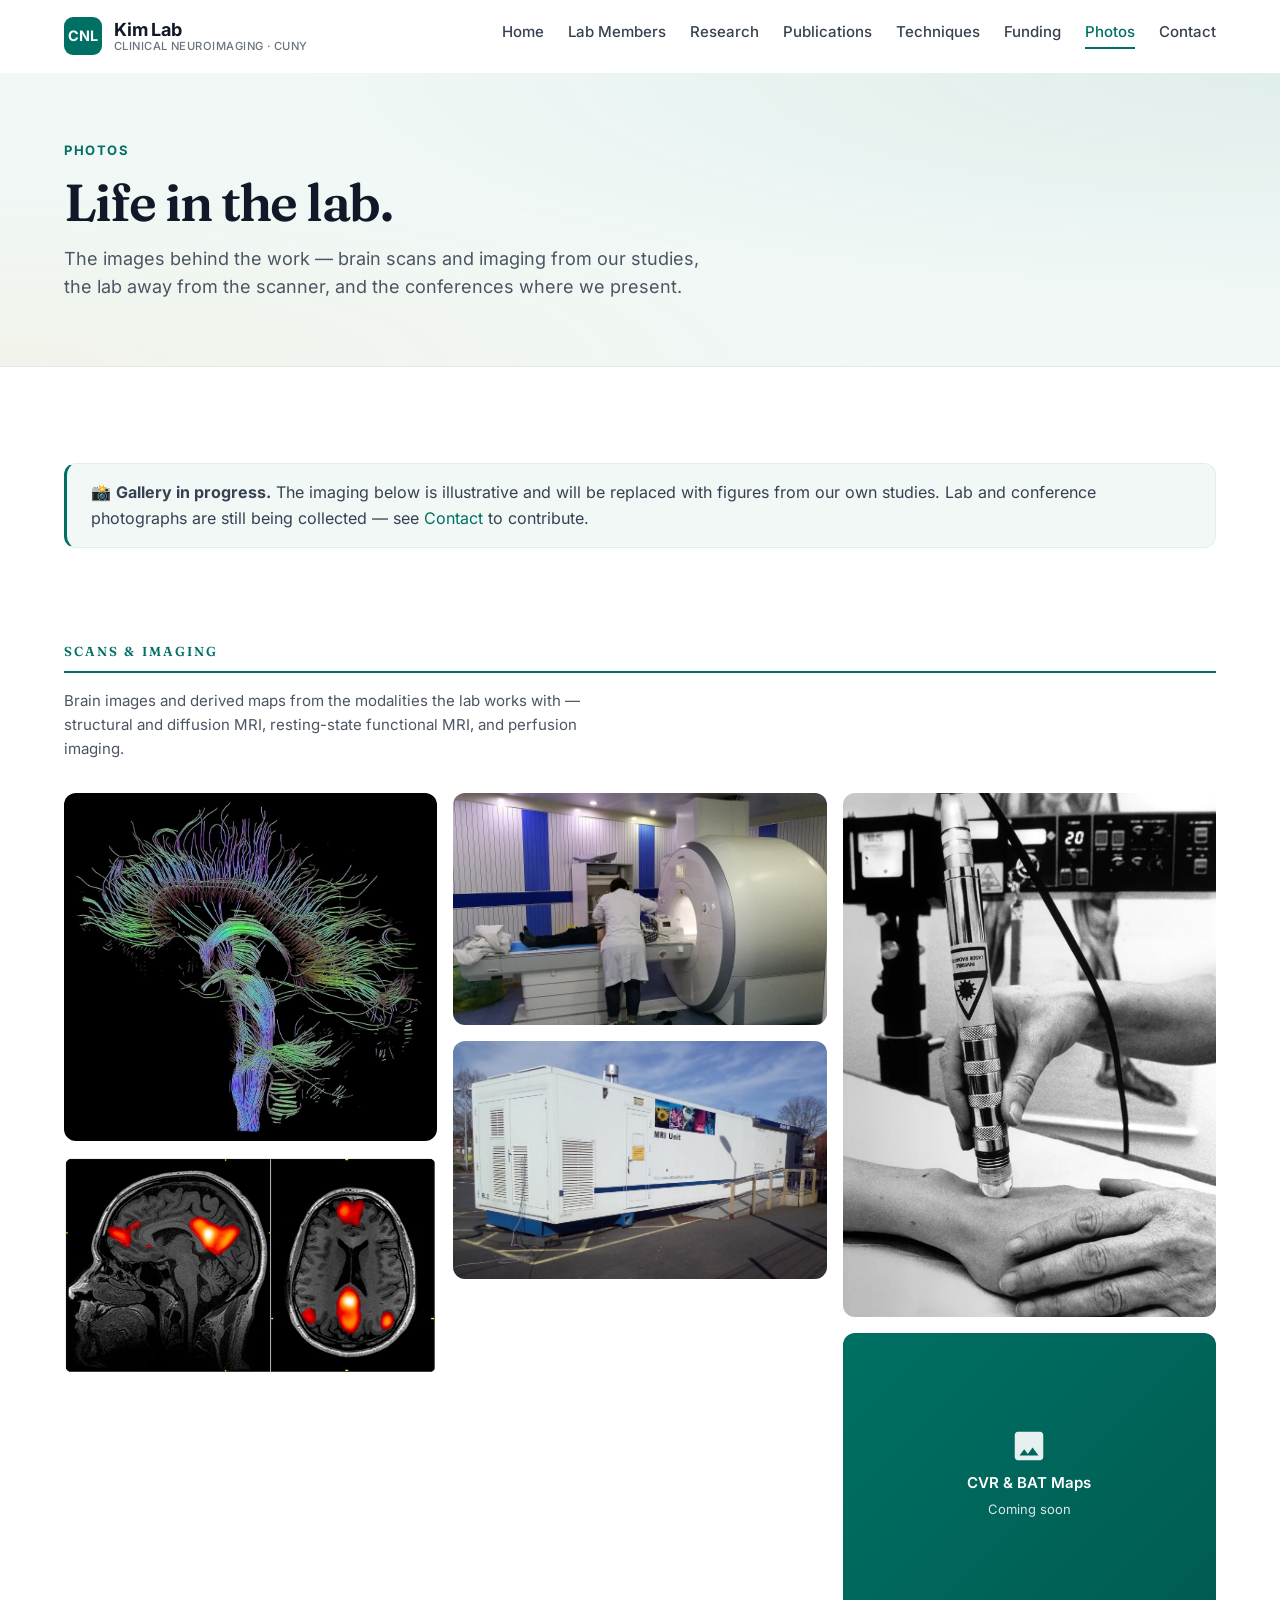
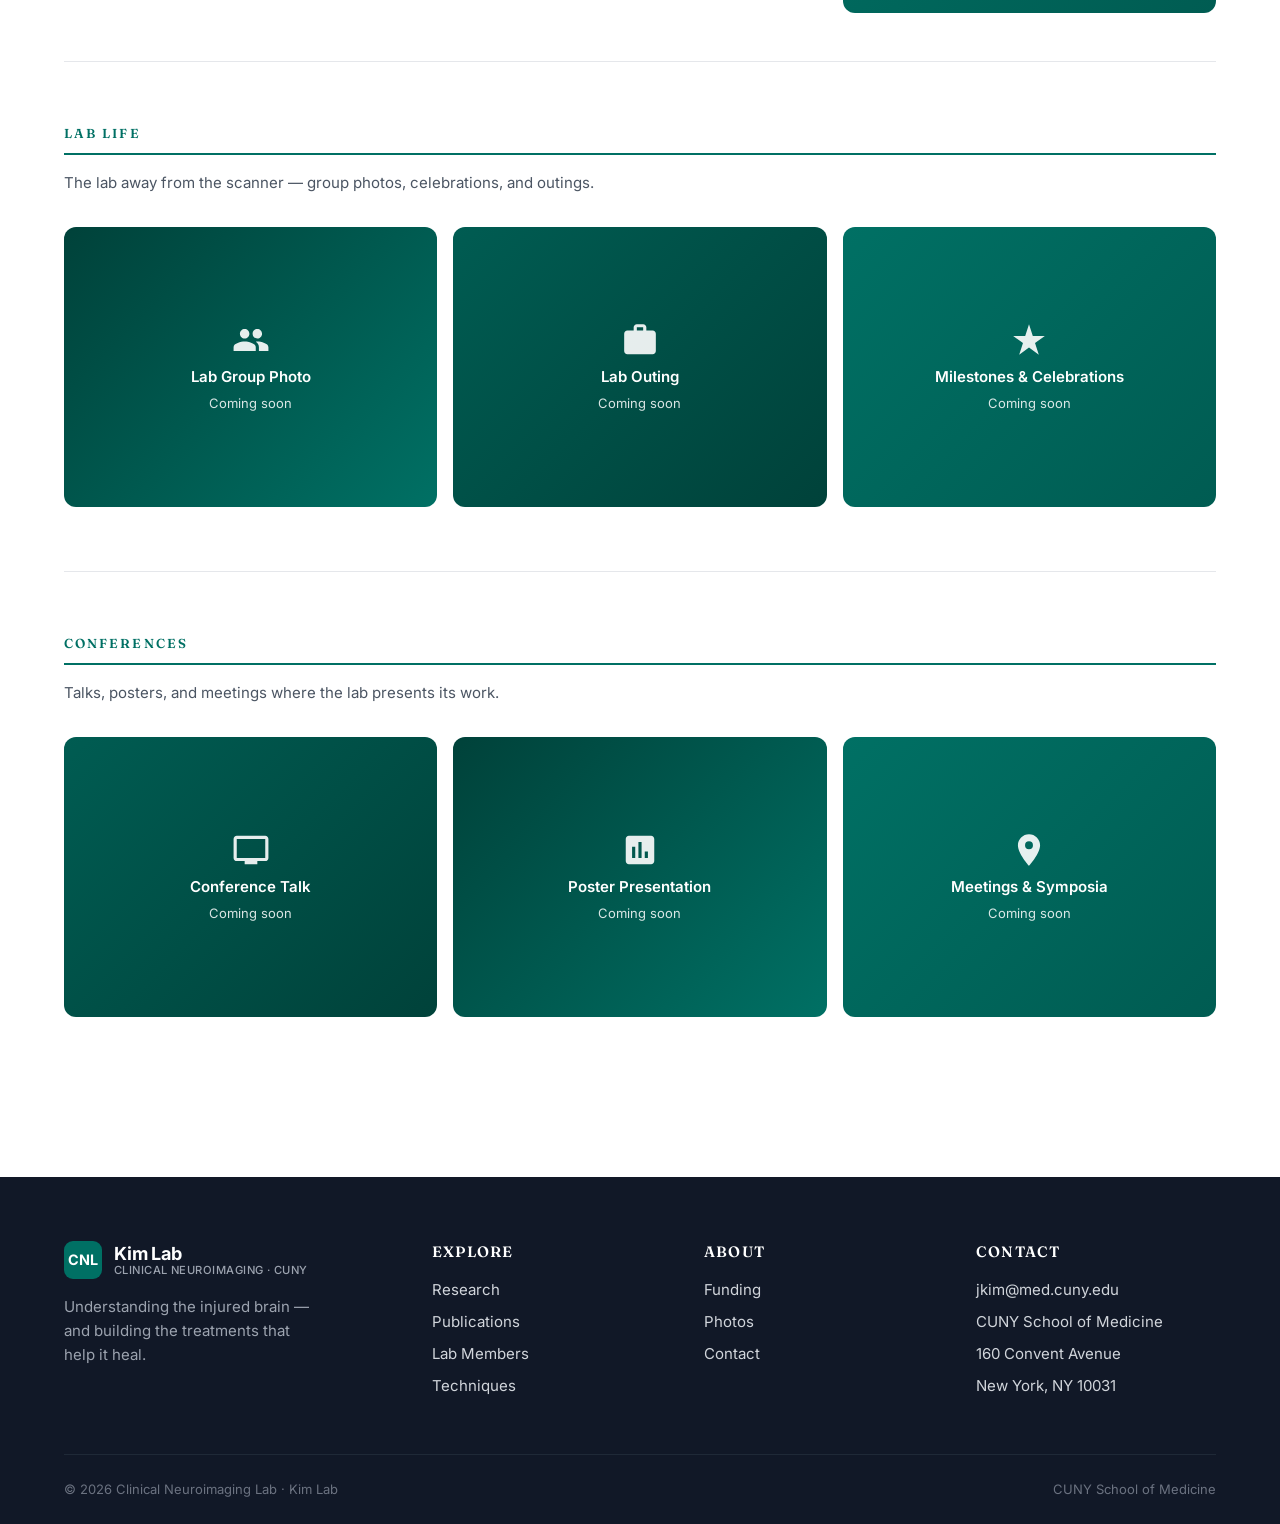
==== photos.html @ f7e75243 "Publish site refresh CUNY School of Medicine teal palette, alumni section, expanded publication list" ====
<!DOCTYPE html>
<html lang="en">
<head>
  <meta charset="UTF-8" />
  <meta name="viewport" content="width=device-width, initial-scale=1.0" />

  <title>Photos — Kim Lab | Clinical Neuroimaging Lab</title>
  <meta name="description" content="Brain scans and imaging from Kim Lab studies, plus photos of lab life and the conferences where we present." />
  <link rel="canonical" href="https://cnl-cunymed.github.io/lab-website/photos.html" />

  <!-- Open Graph -->
  <meta property="og:type" content="website" />
  <meta property="og:url" content="https://cnl-cunymed.github.io/lab-website/photos.html" />
  <meta property="og:title" content="Photos — Kim Lab" />
  <meta property="og:description" content="Brain scans and imaging from Kim Lab studies, plus photos of lab life and the conferences where we present." />
  <meta property="og:image" content="https://cnl-cunymed.github.io/lab-website/images/social-card.jpg" />
  <meta property="og:site_name" content="Clinical Neuroimaging Lab — Kim Lab" />

  <!-- Twitter -->
  <meta name="twitter:card" content="summary_large_image" />
  <meta name="twitter:title" content="Photos — Kim Lab" />
  <meta name="twitter:description" content="Brain scans and imaging from Kim Lab studies, plus photos of lab life and the conferences where we present." />
  <meta name="twitter:image" content="https://cnl-cunymed.github.io/lab-website/images/social-card.jpg" />

<!-- @sync:head-common -->
  <meta name="theme-color" content="#007064" />
  <link rel="stylesheet" href="css/style.css" />
  <link rel="icon" type="image/svg+xml" href="data:image/svg+xml,%3Csvg xmlns='http://www.w3.org/2000/svg' viewBox='0 0 32 32'%3E%3Crect width='32' height='32' rx='7' fill='%23007064'/%3E%3Ctext x='50%25' y='52%25' text-anchor='middle' dominant-baseline='middle' fill='white' font-family='-apple-system,sans-serif' font-weight='800' font-size='14' letter-spacing='-1'%3ECNL%3C/text%3E%3C/svg%3E" />
<!-- @end:head-common -->
</head>
<body>

<!-- @sync:header -->
  <a href="#main" class="skip-link">Skip to content</a>

  <header class="site-header" role="banner">
    <div class="container">
      <nav class="nav" aria-label="Primary">
        <a href="index.html" class="brand">
          <span class="brand-mark" aria-hidden="true">CNL</span>
          <span class="brand-text">
            Kim Lab
            <small>Clinical Neuroimaging · CUNY</small>
          </span>
        </a>
        <button class="nav-toggle" aria-expanded="false" aria-controls="primary-menu" aria-label="Toggle menu">
          <span></span><span></span><span></span>
        </button>
        <ul class="nav-links" id="primary-menu">
          <li><a href="index.html">Home</a></li>
          <li><a href="members.html">Lab Members</a></li>
          <li><a href="research.html">Research</a></li>
          <li><a href="publications.html">Publications</a></li>
          <li><a href="techniques.html">Techniques</a></li>
          <li><a href="funding.html">Funding</a></li>
          <li><a href="photos.html">Photos</a></li>
          <li><a href="contact.html">Contact</a></li>
        </ul>
      </nav>
    </div>
  </header>
<!-- @end:header -->

  <main id="main">

    <section class="page-hero">
      <div class="container">
        <span class="eyebrow">Photos</span>
        <h1>Life in the lab.</h1>
        <p class="lede">The images behind the work — brain scans and imaging from our studies, the lab away from the scanner, and the conferences where we present.</p>
      </div>
    </section>

    <section class="section">
      <div class="container">

        <div class="gallery-empty-note">
          <p style="margin-bottom:0; color: var(--gray-700);">📸 <strong>Gallery in progress.</strong> The imaging below is illustrative and will be replaced with figures from our own studies. Lab and conference photographs are still being collected — see <a href="contact.html">Contact</a> to contribute.</p>
        </div>

        <!-- ============================================
             SCANS & IMAGING
             ============================================ -->
        <div class="gallery-section">
          <h2 class="technique-category-head">Scans &amp; Imaging</h2>
          <p class="gallery-section-intro">Brain images and derived maps from the modalities the lab works with — structural and diffusion MRI, resting-state functional MRI, and perfusion imaging.</p>

          <div class="photo-grid">
            <div class="photo-item">
              <picture><source type="image/webp" srcset="images/photos/dti-art.webp" /><img src="images/photos/dti-art.jpg" alt="Diffusion tensor imaging tractography showing white matter pathways of the brain" loading="lazy" width="1021" height="952" /></picture>
              <div class="photo-caption">DTI Tractography · White Matter Pathways</div>
            </div>

            <div class="photo-item">
              <picture><source type="image/webp" srcset="images/photos/fmri-art.webp" /><img src="images/photos/fmri-art.jpg" alt="Default mode network shown as a functional MRI connectivity pattern" loading="lazy" width="709" height="411" /></picture>
              <div class="photo-caption">Default Mode Network · Resting-State fMRI</div>
            </div>

            <div class="photo-item">
              <picture><source type="image/webp" srcset="images/photos/scanner-day.webp" /><img src="images/photos/scanner-day.jpg" alt="A participant being positioned in an MRI scanner" loading="lazy" width="1600" height="992" /></picture>
              <div class="photo-caption">Scan Session · Participant Positioning</div>
            </div>

            <div class="photo-item">
              <picture><source type="image/webp" srcset="images/photos/mri-mobile.webp" /><img src="images/photos/mri-mobile.jpg" alt="A mobile MRI unit parked at a health center" loading="lazy" width="1600" height="1019" /></picture>
              <div class="photo-caption">Mobile MRI Unit</div>
            </div>

            <div class="photo-item">
              <picture><source type="image/webp" srcset="images/photos/tpbm-clinical.webp" /><img src="images/photos/tpbm-clinical.jpg" alt="A transcranial photobiomodulation therapy session in progress" loading="lazy" width="633" height="888" /></picture>
              <div class="photo-caption">Transcranial Photobiomodulation Session</div>
            </div>

            <div class="photo-item placeholder-photo placeholder-photo--a">
              <svg viewBox="0 0 24 24" xmlns="http://www.w3.org/2000/svg" fill="white" aria-hidden="true"><path d="M19 3H5c-1.11 0-2 .9-2 2v14c0 1.1.89 2 2 2h14c1.11 0 2-.9 2-2V5c0-1.1-.89-2-2-2zm-1 15H6l3-4 2.25 3 3-4L18 18z"/></svg>
              <div>CVR &amp; BAT Maps</div>
              <small>Coming soon</small>
            </div>
          </div>
        </div>

        <!-- ============================================
             LAB LIFE
             ============================================ -->
        <div class="gallery-section">
          <h2 class="technique-category-head">Lab Life</h2>
          <p class="gallery-section-intro">The lab away from the scanner — group photos, celebrations, and outings.</p>

          <div class="photo-grid">
            <div class="photo-item placeholder-photo placeholder-photo--b">
              <svg viewBox="0 0 24 24" xmlns="http://www.w3.org/2000/svg" fill="white" aria-hidden="true"><path d="M16 11c1.66 0 2.99-1.34 2.99-3S17.66 5 16 5c-1.66 0-3 1.34-3 3s1.34 3 3 3zm-8 0c1.66 0 2.99-1.34 2.99-3S9.66 5 8 5C6.34 5 5 6.34 5 8s1.34 3 3 3zm0 2c-2.33 0-7 1.17-7 3.5V19h14v-2.5c0-2.33-4.67-3.5-7-3.5zm8 0c-.29 0-.62.02-.97.05 1.16.84 1.97 1.97 1.97 3.45V19h6v-2.5c0-2.33-4.67-3.5-7-3.5z"/></svg>
              <div>Lab Group Photo</div>
              <small>Coming soon</small>
            </div>

            <div class="photo-item placeholder-photo placeholder-photo--c">
              <svg viewBox="0 0 24 24" xmlns="http://www.w3.org/2000/svg" fill="white" aria-hidden="true"><path d="M20 6h-4V4c0-1.11-.89-2-2-2h-4c-1.11 0-2 .89-2 2v2H4c-1.11 0-1.99.89-1.99 2L2 19c0 1.11.89 2 2 2h16c1.11 0 2-.89 2-2V8c0-1.11-.89-2-2-2zm-6 0h-4V4h4v2z"/></svg>
              <div>Lab Outing</div>
              <small>Coming soon</small>
            </div>

            <div class="photo-item placeholder-photo placeholder-photo--a">
              <svg viewBox="0 0 24 24" xmlns="http://www.w3.org/2000/svg" fill="white" aria-hidden="true"><path d="M12 2l2.4 7.4H22l-6.2 4.5 2.4 7.4-6.2-4.6-6.2 4.6 2.4-7.4L2 9.4h7.6z"/></svg>
              <div>Milestones &amp; Celebrations</div>
              <small>Coming soon</small>
            </div>
          </div>
        </div>

        <!-- ============================================
             CONFERENCES
             ============================================ -->
        <div class="gallery-section">
          <h2 class="technique-category-head">Conferences</h2>
          <p class="gallery-section-intro">Talks, posters, and meetings where the lab presents its work.</p>

          <div class="photo-grid">
            <div class="photo-item placeholder-photo placeholder-photo--c">
              <svg viewBox="0 0 24 24" xmlns="http://www.w3.org/2000/svg" fill="white" aria-hidden="true"><path d="M21 3H3c-1.1 0-2 .9-2 2v12c0 1.1.9 2 2 2h5v2h8v-2h5c1.1 0 2-.9 2-2V5c0-1.1-.9-2-2-2zm0 14H3V5h18v12z"/></svg>
              <div>Conference Talk</div>
              <small>Coming soon</small>
            </div>

            <div class="photo-item placeholder-photo placeholder-photo--b">
              <svg viewBox="0 0 24 24" xmlns="http://www.w3.org/2000/svg" fill="white" aria-hidden="true"><path d="M19 3H5c-1.1 0-2 .9-2 2v14c0 1.1.9 2 2 2h14c1.1 0 2-.9 2-2V5c0-1.1-.9-2-2-2zM9 17H7v-7h2v7zm4 0h-2V7h2v10zm4 0h-2v-4h2v4z"/></svg>
              <div>Poster Presentation</div>
              <small>Coming soon</small>
            </div>

            <div class="photo-item placeholder-photo placeholder-photo--a">
              <svg viewBox="0 0 24 24" xmlns="http://www.w3.org/2000/svg" fill="white" aria-hidden="true"><path d="M12 2C8.13 2 5 5.13 5 9c0 5.25 7 13 7 13s7-7.75 7-13c0-3.87-3.13-7-7-7zm0 9.5a2.5 2.5 0 010-5 2.5 2.5 0 010 5z"/></svg>
              <div>Meetings &amp; Symposia</div>
              <small>Coming soon</small>
            </div>
          </div>
        </div>

      </div>
    </section>

  </main>

<!-- @sync:footer -->
  <footer class="site-footer" role="contentinfo">
    <div class="container">
      <div class="footer-grid">
        <div>
          <a href="index.html" class="brand" style="color: var(--white);">
            <span class="brand-mark" aria-hidden="true">CNL</span>
            <span class="brand-text">
              Kim Lab
              <small style="color: var(--gray-400);">Clinical Neuroimaging · CUNY</small>
            </span>
          </a>
          <p class="footer-brand-tag" style="margin-top: var(--sp-4);">
            Understanding the injured brain — and building the treatments that help it heal.
          </p>
        </div>
        <div>
          <h2>Explore</h2>
          <ul>
            <li><a href="research.html">Research</a></li>
            <li><a href="publications.html">Publications</a></li>
            <li><a href="members.html">Lab Members</a></li>
            <li><a href="techniques.html">Techniques</a></li>
          </ul>
        </div>
        <div>
          <h2>About</h2>
          <ul>
            <li><a href="funding.html">Funding</a></li>
            <li><a href="photos.html">Photos</a></li>
            <li><a href="contact.html">Contact</a></li>
          </ul>
        </div>
        <div>
          <h2>Contact</h2>
          <ul>
            <li><a href="mailto:jkim@med.cuny.edu">jkim@med.cuny.edu</a></li>
            <li>CUNY School of Medicine</li>
            <li>160 Convent Avenue</li>
            <li>New York, NY 10031</li>
          </ul>
        </div>
      </div>
      <div class="footer-bottom">
        <span>© <span data-current-year>2026</span> Clinical Neuroimaging Lab · Kim Lab</span>
        <span>CUNY School of Medicine</span>
      </div>
    </div>
  </footer>
<!-- @end:footer -->

  <script src="js/main.js" defer></script>
</body>
</html>
---- css/style.css ----
/* ============================================
   Clinical Neuroimaging Lab — Kim Lab
   CUNY School of Medicine
   ============================================ */

/* ---------- Design tokens ---------- */
:root {
  /* Colors — CUNY School of Medicine teal.
     --teal is the school's brand primary, sampled from medicine.cuny.edu
     (its stylesheet declares --wp--preset--color--primary: #007064).
     It clears 5.99:1 on white, so it is safe for body-size text; --teal-dark
     (7.9:1) is used wherever teal sits behind smaller or denser type. */
  --teal: #007064;
  --teal-dark: #005C52;
  --teal-darker: #00423A;
  --teal-mid: #3F9B8E;   /* lighter partner for gradients only — never for text */
  --teal-light: #E1EFEC;
  --teal-tint: #F1F8F6;
  --white: #FFFFFF;
  --black: #000000;
  --gray-50: #FAFBFC;
  --gray-100: #F5F6F8;
  --gray-200: #E5E7EB;
  --gray-300: #D1D5DB;
  --gray-400: #9CA3AF;
  --gray-500: #6B7280;
  --gray-600: #4B5563;
  --gray-700: #374151;
  --gray-800: #1F2937;
  --gray-900: #111827;
  --accent-cream: #F7E5C7;  /* CUNY School of Medicine's secondary warm tone */
  --accent-warm: #F5A623;   /* amber — the complement that reads cleanly against teal */
  --success: #10B981;

  /* Type scale — Inter (body) + Fraunces (display serif), self-hosted below.
     Both fall back to the system stack if the woff2 files are unavailable. */
  --font-sans: "Inter", -apple-system, BlinkMacSystemFont, "Segoe UI", Roboto, sans-serif;
  --font-display: "Fraunces", Georgia, "Times New Roman", serif;
  --fs-xs: 0.8125rem;   /* 13px */
  --fs-sm: 0.9375rem;   /* 15px */
  --fs-base: 1rem;      /* 16px */
  --fs-md: 1.125rem;    /* 18px */
  --fs-lg: 1.375rem;    /* 22px */
  --fs-xl: 1.75rem;     /* 28px */
  --fs-2xl: 2.25rem;    /* 36px */
  --fs-3xl: 3rem;       /* 48px */
  --fs-4xl: 4rem;       /* 64px */
  --fs-hero: clamp(2.5rem, 5.5vw, 4.5rem);

  /* Spacing (8-pt scale) */
  --sp-1: 0.25rem;
  --sp-2: 0.5rem;
  --sp-3: 0.75rem;
  --sp-4: 1rem;
  --sp-5: 1.5rem;
  --sp-6: 2rem;
  --sp-7: 3rem;
  --sp-8: 4rem;
  --sp-9: 6rem;
  --sp-10: 8rem;

  /* Layout */
  --container-max: 1200px;
  --container-narrow: 880px;
  --radius-sm: 6px;
  --radius: 12px;
  --radius-lg: 20px;

  /* Effects */
  --shadow-sm: 0 1px 2px rgba(0,0,0,0.04);
  --shadow: 0 4px 16px rgba(0, 112, 100, 0.06), 0 1px 3px rgba(0,0,0,0.04);
  --shadow-lg: 0 12px 32px rgba(0, 112, 100, 0.12), 0 4px 12px rgba(0,0,0,0.05);
  --shadow-teal: 0 8px 24px rgba(0, 112, 100, 0.18);

  /* Transitions */
  --ease: cubic-bezier(0.2, 0.7, 0.2, 1);
  --t-fast: 0.15s var(--ease);
  --t-base: 0.25s var(--ease);
  --t-slow: 0.4s var(--ease);
}

/* ---------- Self-hosted fonts (no third-party requests; see fonts/) ---------- */
@font-face {
  font-family: "Inter"; font-style: normal; font-weight: 400; font-display: swap;
  src: url("../fonts/inter-400.woff2") format("woff2");
}
@font-face {
  font-family: "Inter"; font-style: normal; font-weight: 500; font-display: swap;
  src: url("../fonts/inter-500.woff2") format("woff2");
}
@font-face {
  font-family: "Inter"; font-style: normal; font-weight: 600; font-display: swap;
  src: url("../fonts/inter-600.woff2") format("woff2");
}
@font-face {
  font-family: "Inter"; font-style: normal; font-weight: 700; font-display: swap;
  src: url("../fonts/inter-700.woff2") format("woff2");
}
@font-face {
  font-family: "Fraunces"; font-style: normal; font-weight: 500; font-display: swap;
  src: url("../fonts/fraunces-500.woff2") format("woff2");
}
@font-face {
  font-family: "Fraunces"; font-style: normal; font-weight: 600; font-display: swap;
  src: url("../fonts/fraunces-600.woff2") format("woff2");
}

/* ---------- Reset / base ---------- */
*, *::before, *::after {
  box-sizing: border-box;
}

html {
  scroll-behavior: smooth;
  -webkit-text-size-adjust: 100%;
  scroll-padding-top: 80px; /* offset for sticky nav on anchor jumps */
}

body {
  margin: 0;
  font-family: var(--font-sans);
  font-size: var(--fs-base);
  line-height: 1.6;
  color: var(--gray-900);
  background: var(--white);
  -webkit-font-smoothing: antialiased;
  -moz-osx-font-smoothing: grayscale;
  text-rendering: optimizeLegibility;
}

img, svg, video {
  max-width: 100%;
  height: auto;
  display: block;
}

/* <picture> is only a WebP-with-fallback wrapper around <img>; display:contents
   removes its box so every existing ".container img" rule lays out unchanged. */
picture { display: contents; }

h1, h2, h3, h4, h5, h6 {
  font-family: var(--font-display);
  line-height: 1.15;
  letter-spacing: -0.02em;
  color: var(--gray-900);
  margin: 0 0 var(--sp-4);
  font-weight: 600; /* Fraunces 600 is the heaviest weight we ship — avoids faux-bold */
}

h1 { font-size: var(--fs-3xl); letter-spacing: -0.03em; }
h2 { font-size: var(--fs-2xl); }
h3 { font-size: var(--fs-xl); }
h4 { font-size: var(--fs-lg); }

/* Reserve the Fraunces serif for display headings (h1/h2); keep sub-headings in
   clean Inter so dense sections stay legible. */
h3, h4, h5, h6 {
  font-family: var(--font-sans);
  font-weight: 700;
  letter-spacing: -0.01em;
}

p {
  margin: 0 0 var(--sp-4);
  color: var(--gray-700);
}

a {
  color: var(--teal);
  text-decoration: none;
  transition: color var(--t-fast);
}

a:hover {
  color: var(--teal-dark);
}

a:focus-visible,
button:focus-visible {
  outline: 3px solid var(--teal);
  outline-offset: 3px;
  border-radius: 4px;
}

button {
  font-family: inherit;
  cursor: pointer;
  border: none;
  background: none;
  font-size: inherit;
  color: inherit;
}

ul, ol {
  padding-left: 1.25rem;
  margin: 0 0 var(--sp-4);
}

li {
  margin-bottom: var(--sp-2);
}

/* ---------- Utilities ---------- */
.container {
  width: 100%;
  max-width: var(--container-max);
  margin: 0 auto;
  padding: 0 var(--sp-5);
}

.container-narrow {
  max-width: var(--container-narrow);
  margin: 0 auto;
  padding: 0 var(--sp-5);
}

.section {
  padding: var(--sp-9) 0;
}

.section-sm { padding: var(--sp-7) 0; }
.section-lg { padding: var(--sp-10) 0; }

.section-tint {
  background: var(--teal-tint);
}

.section-teal {
  background: var(--teal);
  color: var(--white);
}

.section-teal h1, .section-teal h2, .section-teal h3 {
  color: var(--white);
}

.section-teal p {
  color: rgba(255,255,255,0.92);
}

.eyebrow {
  display: inline-block;
  font-size: var(--fs-xs);
  font-weight: 700;
  letter-spacing: 0.12em;
  text-transform: uppercase;
  color: var(--teal);
  margin-bottom: var(--sp-3);
}

.lede {
  font-size: var(--fs-md);
  color: var(--gray-600);
  max-width: 65ch;
  line-height: 1.6;
}

.center { text-align: center; }
.center .lede { margin-left: auto; margin-right: auto; }

.divider {
  width: 60px;
  height: 4px;
  background: var(--teal);
  border: none;
  border-radius: 2px;
  margin: 0 0 var(--sp-5);
}

.divider.center { margin-left: auto; margin-right: auto; }

/* ---------- Buttons ---------- */
.btn {
  display: inline-flex;
  align-items: center;
  gap: var(--sp-2);
  padding: var(--sp-3) var(--sp-5);
  border-radius: var(--radius-sm);
  font-weight: 600;
  font-size: var(--fs-sm);
  letter-spacing: 0.01em;
  transition: all var(--t-base);
  cursor: pointer;
  border: 2px solid transparent;
  text-decoration: none;
  line-height: 1.2;
}

.btn-primary {
  background: var(--teal);
  color: var(--white);
}

.btn-primary:hover {
  background: var(--teal-dark);
  color: var(--white);
  transform: translateY(-1px);
  box-shadow: var(--shadow-teal);
}

.btn-ghost {
  background: transparent;
  color: var(--teal);
  border-color: currentColor;
}

.btn-ghost:hover {
  background: var(--teal);
  color: var(--white);
}

.btn-white {
  background: var(--white);
  color: var(--teal);
}

.btn-white:hover {
  background: var(--teal-light);
  color: var(--teal-dark);
}

.btn-arrow::after {
  content: "→";
  transition: transform var(--t-base);
}

.btn-arrow:hover::after {
  transform: translateX(4px);
}

/* ---------- Skip link ---------- */
/* Available to screen readers and keyboard users, removed from the visual layout.
   Used for section headings that the design communicates visually but that a
   screen reader needs in order to keep the h1 -> h2 -> h3 outline unbroken. */
.sr-only {
  position: absolute;
  width: 1px;
  height: 1px;
  padding: 0;
  margin: -1px;
  overflow: hidden;
  clip: rect(0, 0, 0, 0);
  white-space: nowrap;
  border: 0;
}

.skip-link {
  position: absolute;
  top: -100px;
  left: var(--sp-4);
  z-index: 9999;
  background: var(--teal);
  color: var(--white);
  padding: var(--sp-3) var(--sp-4);
  border-radius: var(--radius-sm);
  font-weight: 600;
  font-size: var(--fs-sm);
  transition: top var(--t-base);
}

.skip-link:focus {
  top: var(--sp-4);
  color: var(--white);
}

/* ---------- Header / Nav ---------- */
.site-header {
  position: sticky;
  top: 0;
  z-index: 100;
  background: rgba(255, 255, 255, 0.85);
  backdrop-filter: saturate(180%) blur(14px);
  -webkit-backdrop-filter: saturate(180%) blur(14px);
  border-bottom: 1px solid transparent;
  transition: background var(--t-base), border-color var(--t-base), box-shadow var(--t-base);
}

.site-header.scrolled {
  background: rgba(255, 255, 255, 0.95);
  border-bottom-color: var(--gray-200);
  box-shadow: var(--shadow-sm);
}

.nav {
  display: flex;
  align-items: center;
  justify-content: space-between;
  gap: var(--sp-6);
  height: 72px;
}

.brand {
  display: flex;
  align-items: center;
  gap: var(--sp-3);
  font-weight: 700;
  font-size: var(--fs-md);
  color: var(--gray-900);
  text-decoration: none;
  letter-spacing: -0.01em;
}

.brand:hover { color: var(--gray-900); }

.brand-mark {
  width: 38px;
  height: 38px;
  display: grid;
  place-items: center;
  background: var(--teal);
  color: var(--white);
  border-radius: 9px;
  font-weight: 800;
  font-size: 0.9rem;
  letter-spacing: -0.02em;
}

.brand-text {
  display: flex;
  flex-direction: column;
  line-height: 1.1;
}

.brand-text small {
  font-size: 0.7rem;
  color: var(--gray-500);
  font-weight: 500;
  letter-spacing: 0.04em;
  text-transform: uppercase;
}

.nav-links {
  display: flex;
  gap: var(--sp-5);
  list-style: none;
  padding: 0;
  margin: 0;
  align-items: center;
}

.nav-links a {
  position: relative;
  color: var(--gray-700);
  font-size: var(--fs-sm);
  font-weight: 500;
  padding: var(--sp-2) 0;
  transition: color var(--t-fast);
}

.nav-links a::after {
  content: "";
  position: absolute;
  left: 0;
  right: 0;
  bottom: 0;
  height: 2px;
  background: var(--teal);
  transform: scaleX(0);
  transform-origin: center;
  transition: transform var(--t-base);
}

.nav-links a:hover { color: var(--teal); }
.nav-links a:hover::after,
.nav-links a[aria-current="page"]::after { transform: scaleX(1); }
.nav-links a[aria-current="page"] { color: var(--teal); }

.nav-toggle {
  display: none;
  width: 44px;
  height: 44px;
  padding: 0;
  background: none;
  border: none;
  cursor: pointer;
  position: relative;
}

.nav-toggle span {
  display: block;
  width: 24px;
  height: 2px;
  background: var(--gray-900);
  margin: 5px auto;
  transition: transform var(--t-base), opacity var(--t-base);
  border-radius: 2px;
}

.nav-toggle[aria-expanded="true"] span:nth-child(1) {
  transform: translateY(7px) rotate(45deg);
}
.nav-toggle[aria-expanded="true"] span:nth-child(2) {
  opacity: 0;
}
.nav-toggle[aria-expanded="true"] span:nth-child(3) {
  transform: translateY(-7px) rotate(-45deg);
}

@media (max-width: 960px) {
  .nav-toggle { display: block; }

  /* backdrop-filter makes an element the containing block for its
     position:fixed descendants. With it on, the menu panel below resolved
     "inset: 72px 0 0 0" against the 72px-tall header instead of the viewport
     and collapsed to zero height, so opening the menu showed a sliver of the
     first link and nothing else. Dropping the blur at this breakpoint hands
     the panel back to the viewport; the background is made near-opaque to
     compensate for the lost frosting. */
  .site-header {
    backdrop-filter: none;
    -webkit-backdrop-filter: none;
    background: rgba(255, 255, 255, 0.97);
  }

  .nav-links {
    position: fixed;
    inset: 72px 0 0 0;
    background: var(--white);
    flex-direction: column;
    align-items: stretch;
    padding: var(--sp-6) var(--sp-5);
    gap: 0;
    transform: translateX(100%);
    /* visibility is what actually takes the closed menu out of play: a panel
       parked off-canvas by transform alone still answers to Tab, so keyboard
       users on a phone would tab through eight invisible nav links before
       reaching the page. Delaying visibility by the slide duration lets the
       close animation finish before the panel is hidden. */
    visibility: hidden;
    transition: transform var(--t-slow), visibility 0s linear 0.4s;
    border-top: 1px solid var(--gray-200);
    overflow-y: auto;
  }
  .nav-links.open {
    transform: translateX(0);
    visibility: visible;
    transition: transform var(--t-slow), visibility 0s;
  }
  .nav-links li { margin: 0; border-bottom: 1px solid var(--gray-100); }
  .nav-links a {
    display: block;
    padding: var(--sp-4) 0;
    font-size: var(--fs-md);
  }
  .nav-links a::after { display: none; }
}

/* ---------- Hero ---------- */
.hero {
  position: relative;
  min-height: 88vh;
  display: flex;
  align-items: center;
  padding: var(--sp-8) 0 var(--sp-9);
  background:
    radial-gradient(ellipse at top right, rgba(0, 112, 100, 0.08), transparent 60%),
    radial-gradient(ellipse at bottom left, rgba(0, 112, 100, 0.05), transparent 50%),
    linear-gradient(180deg, var(--white) 0%, var(--teal-tint) 100%);
  overflow: hidden;
}

.hero::before {
  content: "";
  position: absolute;
  inset: 0;
  background-image:
    radial-gradient(circle at 20% 30%, rgba(0, 112, 100, 0.04) 0, transparent 35%),
    radial-gradient(circle at 80% 70%, rgba(0, 112, 100, 0.06) 0, transparent 35%);
  pointer-events: none;
}

.hero-grid {
  display: grid;
  grid-template-columns: 1.1fr 1fr;
  gap: var(--sp-8);
  align-items: center;
  position: relative;
  z-index: 1;
}

@media (max-width: 880px) {
  .hero { min-height: auto; padding: var(--sp-7) 0; }
  .hero-grid { grid-template-columns: 1fr; gap: var(--sp-6); }
}

.hero-title {
  font-size: var(--fs-hero);
  letter-spacing: -0.035em;
  line-height: 1.02;
  margin-bottom: var(--sp-5);
}

.hero-title .accent {
  color: var(--teal);
  background: linear-gradient(135deg, var(--teal) 0%, var(--teal-mid) 100%);
  -webkit-background-clip: text;
  background-clip: text;
  -webkit-text-fill-color: transparent;
}

.hero-sub {
  font-size: var(--fs-md);
  color: var(--gray-600);
  max-width: 56ch;
  margin-bottom: var(--sp-6);
}

.hero-ctas {
  display: flex;
  gap: var(--sp-3);
  flex-wrap: wrap;
}

.hero-visual {
  position: relative;
  aspect-ratio: 4/4;
  max-width: 560px;
  margin-left: auto;
}

/* Hero image (replaces old animated SVG brain-visual) */
.hero-img {
  width: 100%;
  height: 100%;
  object-fit: cover;
  border-radius: var(--radius-lg);
  box-shadow: 0 30px 60px rgba(0, 112, 100, 0.18), 0 8px 24px rgba(0,0,0,0.08);
  aspect-ratio: 1;
}

/* Research card media images fill the 16/9 frame */
.research-card-media img {
  width: 100%;
  height: 100%;
  object-fit: cover;
  display: block;
}

/* Restrained motion (Emil's budget): gentle media zoom on hover, GPU-only
   (transform), gated to real pointers so touch devices don't stick, and
   auto-disabled by the prefers-reduced-motion block below. */
@media (hover: hover) and (pointer: fine) {
  .research-card-media img { transition: transform var(--t-slow); }
  .research-card:hover .research-card-media img { transform: scale(1.04); }
}

/* Research area visuals (research.html) - real images shown in full */
.research-area-visual img {
  max-width: 100%;
  max-height: 360px;
  width: auto;
  height: auto;
  object-fit: contain;
  display: block;
  border-radius: var(--radius-sm);
  box-shadow: 0 6px 20px rgba(0,0,0,0.12);
}

/* Research feature (tPBM) visual */
.feature-visual img {
  width: 100%;
  max-width: 420px;
  border-radius: var(--radius);
  box-shadow: 0 20px 50px rgba(0,0,0,0.25);
  margin-left: auto;
  display: block;
}

/* Technique visuals - real images shown in full (different aspect ratios) */
.technique-visual img {
  max-width: 100%;
  max-height: 420px;
  width: auto;
  height: auto;
  object-fit: contain;
  display: block;
  border-radius: var(--radius-sm);
  box-shadow: 0 6px 20px rgba(0,0,0,0.12);
}

/* Grant card logo with real image */
.grant-logo img,
.grant-logo svg {
  max-width: 70px;
  max-height: 70px;
  object-fit: contain;
}
.grant-logo:has(img) {
  background: var(--white);
  padding: var(--sp-2);
}

/* Partner logo grid - real institutional logos */
.partner-logo img {
  max-width: 110px;
  max-height: 60px;
  object-fit: contain;
  margin: 0 auto var(--sp-2);
  display: block;
}

/* ---------- Section heads ---------- */
.section-head {
  margin-bottom: var(--sp-7);
}

.section-head h2 {
  font-size: var(--fs-2xl);
  margin-bottom: var(--sp-3);
}

.section-head .lede {
  font-size: var(--fs-md);
}

/* ---------- News feed (home) ---------- */
.news-list {
  display: grid;
  grid-template-columns: 1.5fr 1fr 1fr;
  gap: var(--sp-5);
}

@media (max-width: 900px) {
  .news-list { grid-template-columns: 1fr; }
}

.news-item {
  background: var(--white);
  border: 1px solid var(--gray-200);
  border-radius: var(--radius);
  padding: var(--sp-5);
  transition: all var(--t-base);
  display: flex;
  flex-direction: column;
  position: relative;
  overflow: hidden;
}

.news-item.featured {
  background: linear-gradient(135deg, var(--teal) 0%, var(--teal-dark) 100%);
  color: var(--white);
  border: none;
  grid-row: span 1;
  box-shadow: inset 0 3px 0 0 var(--accent-warm); /* warm accent pops against the teal */
}

.news-item.featured h3,
.news-item.featured .news-date {
  color: var(--white);
}

.news-item.featured p {
  color: rgba(255,255,255,0.9);
}

.news-item.featured a {
  color: var(--white);
  font-weight: 600;
}

.news-item.featured::before {
  content: "";
  position: absolute;
  top: -50%;
  right: -30%;
  width: 200px;
  height: 200px;
  background: radial-gradient(circle, rgba(255,255,255,0.2) 0%, transparent 70%);
  pointer-events: none;
}

.news-item:hover {
  transform: translateY(-3px);
  box-shadow: inset 0 3px 0 0 var(--accent-warm),
              0 18px 36px rgba(0, 112, 100, 0.14), 0 4px 12px rgba(0, 0, 0, 0.05);
  border-color: transparent;
}

.news-item.featured:hover {
  box-shadow: inset 0 3px 0 0 var(--accent-warm), var(--shadow-teal);
}

.news-date {
  font-size: var(--fs-xs);
  font-weight: 600;
  letter-spacing: 0.08em;
  text-transform: uppercase;
  color: var(--teal);
  margin-bottom: var(--sp-3);
}

.news-item h3 {
  font-size: var(--fs-md);
  margin-bottom: var(--sp-3);
  line-height: 1.3;
}

.news-item p {
  font-size: var(--fs-sm);
  flex: 1;
  margin-bottom: var(--sp-3);
}

.news-item .news-link {
  font-size: var(--fs-sm);
  font-weight: 600;
}

.news-tag {
  display: inline-block;
  font-size: 0.7rem;
  font-weight: 700;
  letter-spacing: 0.1em;
  text-transform: uppercase;
  padding: 4px 10px;
  background: rgba(255,255,255,0.18);
  border-radius: 999px;
  margin-bottom: var(--sp-3);
  color: var(--white);
  width: fit-content;
}

/* ---------- Research preview grid ---------- */
.research-grid {
  display: grid;
  grid-template-columns: repeat(3, 1fr);
  gap: var(--sp-5);
}

@media (max-width: 900px) {
  .research-grid { grid-template-columns: 1fr; }
}

.research-card {
  background: var(--white);
  border: 1px solid var(--gray-200);
  border-radius: var(--radius);
  overflow: hidden;
  transition: all var(--t-base);
  display: flex;
  flex-direction: column;
}

.research-card:hover {
  transform: translateY(-4px);
  /* inset bar activates the warm accent; deeper shadow adds real elevation */
  box-shadow: inset 0 3px 0 0 var(--accent-warm),
              0 20px 40px rgba(0, 112, 100, 0.16), 0 6px 16px rgba(0, 0, 0, 0.06);
  border-color: transparent;
}

.research-card-media {
  aspect-ratio: 16/9;
  background: linear-gradient(135deg, var(--teal) 0%, var(--teal-dark) 100%);
  position: relative;
  overflow: hidden;
}

.research-card-body {
  padding: var(--sp-5);
  flex: 1;
  display: flex;
  flex-direction: column;
}

.research-card h3 {
  font-size: var(--fs-md);
  margin-bottom: var(--sp-3);
}

.research-card p {
  font-size: var(--fs-sm);
  color: var(--gray-600);
  flex: 1;
  margin-bottom: var(--sp-4);
}

.research-card .card-link {
  font-size: var(--fs-sm);
  font-weight: 600;
  color: var(--teal);
  display: inline-flex;
  align-items: center;
  gap: var(--sp-2);
  transition: gap var(--t-base);
}

.research-card .card-link::after {
  content: "→";
  transition: transform var(--t-base);
}

.research-card:hover .card-link::after {
  transform: translateX(4px);
}

/* ---------- Affiliations strip ---------- */
.affiliations {
  display: flex;
  flex-wrap: wrap;
  justify-content: center;
  gap: var(--sp-7);
  align-items: center;
  padding: var(--sp-5) 0;
}

.affiliations span {
  font-size: var(--fs-sm);
  font-weight: 600;
  color: var(--gray-500);
  letter-spacing: 0.02em;
}

/* ---------- Footer ---------- */
.site-footer {
  background: var(--gray-900);
  color: var(--gray-300);
  padding: var(--sp-8) 0 var(--sp-5);
}

.site-footer a { color: var(--gray-300); }
.site-footer a:hover { color: var(--white); }

.footer-grid {
  display: grid;
  grid-template-columns: 1.4fr 1fr 1fr 1fr;
  gap: var(--sp-6);
  margin-bottom: var(--sp-7);
}

@media (max-width: 800px) {
  .footer-grid { grid-template-columns: 1fr 1fr; gap: var(--sp-5); }
}

@media (max-width: 480px) {
  .footer-grid { grid-template-columns: 1fr; }
}

/* Footer columns use h2 so the document outline never skips a level, but they
   are styled as small labels — rank is semantics, size is design. */
.footer-grid h2 {
  color: var(--white);
  font-size: var(--fs-sm);
  font-weight: 600;
  letter-spacing: 0.08em;
  line-height: 1.4;
  text-transform: uppercase;
  margin-bottom: var(--sp-4);
}

.footer-grid ul {
  list-style: none;
  padding: 0;
  margin: 0;
}

.footer-grid li {
  margin-bottom: var(--sp-2);
  font-size: var(--fs-sm);
}

.footer-brand-tag {
  font-size: var(--fs-sm);
  color: var(--gray-400);
  max-width: 28ch;
  margin-bottom: var(--sp-4);
}

.footer-bottom {
  border-top: 1px solid var(--gray-800);
  padding-top: var(--sp-5);
  display: flex;
  justify-content: space-between;
  align-items: center;
  font-size: var(--fs-xs);
  color: var(--gray-500);
  flex-wrap: wrap;
  gap: var(--sp-3);
}

/* ---------- Member cards ---------- */
.members-section {
  padding: var(--sp-7) 0;
}

.members-section + .members-section {
  border-top: 1px solid var(--gray-200);
}

.member-grid {
  display: grid;
  grid-template-columns: repeat(auto-fill, minmax(260px, 1fr));
  gap: var(--sp-5);
  /* Let each card end where its own bio ends. Grid's default stretch made one
     long biography drag every card in its row down to match, leaving the
     shorter ones as tall panels of empty white. */
  align-items: start;
}

.member-card {
  background: var(--white);
  border: 1px solid var(--gray-200);
  border-radius: var(--radius);
  overflow: hidden;
  transition: all var(--t-base);
  display: flex;
  flex-direction: column;
  position: relative;
}

.member-card.featured {
  grid-column: span 2;
  display: grid;
  grid-template-columns: 280px 1fr;
}

@media (max-width: 720px) {
  .member-card.featured {
    grid-column: span 1;
    grid-template-columns: 1fr;
  }
}

.member-card:hover {
  transform: translateY(-3px);
  box-shadow: var(--shadow-lg);
  border-color: transparent;
}

.member-photo {
  aspect-ratio: 1;
  overflow: hidden;
  position: relative;
  background: var(--teal-tint);
}

.member-photo img {
  width: 100%;
  height: 100%;
  object-fit: cover;
  transition: transform var(--t-slow);
}

.member-card:hover .member-photo img {
  transform: scale(1.04);
}

.member-photo.placeholder {
  display: grid;
  place-items: center;
  background: linear-gradient(135deg, var(--teal-light) 0%, var(--gray-100) 100%);
}

.member-photo.placeholder svg {
  width: 50%;
  height: 50%;
  opacity: 0.4;
  fill: var(--teal);
}

.member-body {
  padding: var(--sp-5);
  flex: 1;
  display: flex;
  flex-direction: column;
}

.member-card.featured .member-body {
  padding: var(--sp-6);
  justify-content: center;
}

.member-name {
  font-size: var(--fs-lg);
  margin-bottom: var(--sp-1);
  line-height: 1.25;
}

.member-role {
  font-size: var(--fs-xs);
  font-weight: 600;
  letter-spacing: 0.06em;
  text-transform: uppercase;
  color: var(--teal);
  margin-bottom: var(--sp-3);
}

.member-bio {
  font-size: var(--fs-sm);
  color: var(--gray-600);
  line-height: 1.6;
  flex: 1;
}

.member-links {
  display: flex;
  gap: var(--sp-3);
  margin-top: var(--sp-4);
  flex-wrap: wrap;
}

.member-link {
  font-size: var(--fs-xs);
  font-weight: 600;
  color: var(--teal);
  display: inline-flex;
  align-items: center;
  gap: var(--sp-1);
  padding: var(--sp-2) var(--sp-3);
  background: var(--teal-light);
  border-radius: var(--radius-sm);
  transition: all var(--t-fast);
  letter-spacing: 0.02em;
}

.member-link:hover {
  background: var(--teal);
  color: var(--white);
}

.member-card.placeholder .member-bio {
  color: var(--gray-500); /* AA-contrast on white (was gray-400, ~3.6:1) */
  font-style: italic;
}

/* ---------- Alumni ----------
   Deliberately photo-less. Alumni headshots go stale the moment someone moves
   institutions, and an empty photo frame reads as "missing" rather than
   "by design" — so these cards lead with the degree and the dissertation
   instead, which never expire. */
.alumni-grid {
  display: grid;
  grid-template-columns: repeat(auto-fill, minmax(340px, 1fr));
  gap: var(--sp-5);
}

.alumni-card {
  background: var(--white);
  border: 1px solid var(--gray-200);
  border-left: 3px solid var(--teal);
  border-radius: var(--radius);
  padding: var(--sp-5) var(--sp-6);
  transition: all var(--t-base);
  display: flex;
  flex-direction: column;
}

.alumni-card:hover {
  transform: translateY(-3px);
  box-shadow: var(--shadow-lg);
  border-color: var(--gray-200);
  border-left-color: var(--teal-dark);
}

.alumni-name {
  font-size: var(--fs-md);
  margin-bottom: var(--sp-1);
  line-height: 1.25;
}

.alumni-degree {
  font-size: var(--fs-xs);
  font-weight: 600;
  letter-spacing: 0.06em;
  text-transform: uppercase;
  color: var(--teal-dark);
  margin-bottom: var(--sp-4);
}

.alumni-detail {
  font-size: var(--fs-sm);
  color: var(--gray-600);
  line-height: 1.6;
  margin: 0 0 var(--sp-3);
}

.alumni-detail:last-of-type {
  flex: 1;
}

.alumni-label {
  display: block;
  font-size: var(--fs-xs);
  font-weight: 600;
  letter-spacing: 0.04em;
  text-transform: uppercase;
  color: var(--gray-500);
  margin-bottom: var(--sp-1);
}

.alumni-thesis {
  font-style: italic;
  color: var(--gray-700);
}

/* ---------- Research page ---------- */
.research-feature {
  background: linear-gradient(135deg, var(--teal) 0%, var(--teal-darker) 100%);
  color: var(--white);
  border-radius: var(--radius-lg);
  padding: var(--sp-8);
  margin-bottom: var(--sp-8);
  display: grid;
  grid-template-columns: 1fr 1fr;
  gap: var(--sp-7);
  align-items: center;
  position: relative;
  overflow: hidden;
}

.research-feature::before {
  content: "";
  position: absolute;
  top: -50%;
  right: -20%;
  width: 600px;
  height: 600px;
  background: radial-gradient(circle, rgba(255,255,255,0.08), transparent 60%);
  pointer-events: none;
}

@media (max-width: 880px) {
  .research-feature {
    grid-template-columns: 1fr;
    padding: var(--sp-6);
  }
}

.research-feature h2,
.research-feature h3 {
  color: var(--white);
}

.research-feature p {
  color: var(--white);
}

.research-feature .lede {
  color: rgba(255,255,255,0.92);
}

.research-feature .eyebrow {
  color: rgba(255,255,255,0.85);
}

.research-feature blockquote {
  border-left: 3px solid rgba(255,255,255,0.5);
  padding: var(--sp-2) 0 var(--sp-2) var(--sp-4);
  margin: var(--sp-5) 0 var(--sp-5) 0;
  font-style: italic;
  font-size: var(--fs-md);
  color: rgba(255,255,255,0.95);
}

.research-feature blockquote cite {
  display: block;
  font-style: normal;
  font-size: var(--fs-xs);
  color: rgba(255,255,255,0.7);
  margin-top: var(--sp-3);
  font-weight: 600;
  letter-spacing: 0.06em;
  text-transform: uppercase;
}

.research-feature .feature-visual {
  position: relative;
  z-index: 1;
}

.research-area {
  display: grid;
  grid-template-columns: 1fr 1fr;
  gap: var(--sp-7);
  align-items: center;
  padding: var(--sp-7) 0;
  border-top: 1px solid var(--gray-200);
}

.research-area:nth-child(even) {
  direction: rtl;
}

.research-area:nth-child(even) > * {
  direction: ltr;
}

@media (max-width: 880px) {
  .research-area { grid-template-columns: 1fr; gap: var(--sp-5); direction: ltr; }
}

.research-area-visual {
  background: linear-gradient(135deg, var(--teal-light) 0%, var(--gray-100) 100%);
  border-radius: var(--radius);
  display: grid;
  place-items: center;
  border: 1px solid var(--gray-200);
  padding: var(--sp-5);
  min-height: 280px;
}

.research-area-visual svg {
  width: 80%;
  height: 80%;
  opacity: 0.7;
}

/* ---------- Publications ---------- */
.pub-filters {
  display: flex;
  gap: var(--sp-3);
  align-items: center;
  margin-bottom: var(--sp-6);
  flex-wrap: wrap;
}

.pub-search {
  flex: 1;
  min-width: 220px;
  padding: var(--sp-3) var(--sp-4);
  border: 1px solid var(--gray-300);
  border-radius: var(--radius-sm);
  font-size: var(--fs-sm);
  font-family: inherit;
  background: var(--white);
  transition: border-color var(--t-fast), box-shadow var(--t-fast);
}

.pub-search:focus {
  outline: none;
  border-color: var(--teal);
  box-shadow: 0 0 0 3px rgba(0, 112, 100, 0.12);
}

.year-chips {
  display: flex;
  flex-wrap: wrap;
  gap: var(--sp-2);
  margin-bottom: var(--sp-6);
}

.year-chip {
  padding: var(--sp-2) var(--sp-4);
  border-radius: 999px;
  border: 1px solid var(--gray-300);
  background: var(--white);
  font-size: var(--fs-xs);
  font-weight: 600;
  color: var(--gray-700);
  cursor: pointer;
  transition: all var(--t-fast);
  letter-spacing: 0.02em;
}

.year-chip:hover { border-color: var(--teal); color: var(--teal); }

.year-chip.active {
  background: var(--teal);
  border-color: var(--teal);
  color: var(--white);
}

.pub-list {
  list-style: none;
  padding: 0;
  margin: 0;
}

.pub-item {
  padding: var(--sp-5) 0;
  border-bottom: 1px solid var(--gray-200);
  transition: background var(--t-fast);
}

.pub-item:hover {
  background: var(--teal-tint);
  padding-left: var(--sp-4);
  padding-right: var(--sp-4);
  border-radius: var(--radius-sm);
}

.pub-year-badge {
  display: inline-block;
  font-size: var(--fs-xs);
  font-weight: 700;
  letter-spacing: 0.08em;
  color: var(--gray-500);
  margin-bottom: var(--sp-2);
}

.pub-authors {
  font-size: var(--fs-sm);
  color: var(--gray-700);
  margin-bottom: var(--sp-2);
  line-height: 1.5;
}

.pub-authors .pi {
  color: var(--teal);
  font-weight: 700;
}

.pub-title {
  font-size: var(--fs-md);
  color: var(--gray-900);
  font-weight: 600;
  line-height: 1.4;
  margin-bottom: var(--sp-2);
}

.pub-meta {
  font-size: var(--fs-sm);
  color: var(--gray-600);
}

.pub-meta .journal { font-style: italic; }

.pub-links {
  display: flex;
  gap: var(--sp-3);
  margin-top: var(--sp-3);
}

.pub-links a {
  font-size: var(--fs-xs);
  font-weight: 600;
  letter-spacing: 0.04em;
  text-transform: uppercase;
  padding: var(--sp-1) var(--sp-3);
  background: var(--teal-light);
  border-radius: var(--radius-sm);
  transition: all var(--t-fast);
}

.pub-links a:hover {
  background: var(--teal);
  color: var(--white);
}

.no-results {
  padding: var(--sp-7);
  text-align: center;
  color: var(--gray-500);
  font-style: italic;
}

/* ---------- Techniques ---------- */
.technique-row {
  display: grid;
  grid-template-columns: 1fr 1fr;
  gap: var(--sp-7);
  align-items: center;
  padding: var(--sp-7) 0;
  border-top: 1px solid var(--gray-200);
}

.technique-row:nth-child(odd) {
  direction: rtl;
}

.technique-row:nth-child(odd) > * {
  direction: ltr;
}

@media (max-width: 880px) {
  .technique-row { grid-template-columns: 1fr; direction: ltr; }
}

.technique-visual {
  background: linear-gradient(135deg, var(--teal-light) 0%, var(--gray-50) 100%);
  border-radius: var(--radius);
  border: 1px solid var(--gray-200);
  display: grid;
  place-items: center;
  position: relative;
  padding: var(--sp-5);
  min-height: 320px;
}

.technique-visual svg {
  width: 70%;
  height: 70%;
}

.technique-category-head {
  font-size: var(--fs-xs);
  font-weight: 700;
  letter-spacing: 0.16em;
  text-transform: uppercase;
  color: var(--teal);
  padding: var(--sp-6) 0 var(--sp-3);
  border-bottom: 2px solid var(--teal);
  margin-bottom: 0;
}

/* ---------- Funding ---------- */
.grant-card {
  background: var(--white);
  border: 1px solid var(--gray-200);
  border-radius: var(--radius);
  padding: var(--sp-6);
  margin-bottom: var(--sp-5);
  display: grid;
  grid-template-columns: 90px 1fr auto;
  gap: var(--sp-5);
  align-items: center;
  transition: all var(--t-base);
}

.grant-card:hover {
  box-shadow: var(--shadow-lg);
  border-color: transparent;
}

@media (max-width: 720px) {
  .grant-card { grid-template-columns: 1fr; }
}

.grant-logo {
  width: 90px;
  height: 90px;
  display: grid;
  place-items: center;
  background: var(--gray-50);
  border-radius: var(--radius-sm);
  border: 1px solid var(--gray-200);
  font-weight: 800;
  color: var(--gray-700);
  font-size: var(--fs-xs);
  letter-spacing: 0.08em;
  text-align: center;
}

.grant-info h3 {
  font-size: var(--fs-md);
  margin-bottom: var(--sp-1);
}

.grant-info .grant-meta {
  font-size: var(--fs-xs);
  color: var(--gray-500);
  font-weight: 600;
  letter-spacing: 0.04em;
  text-transform: uppercase;
  margin-bottom: var(--sp-2);
}

.grant-amount {
  font-size: var(--fs-xl);
  font-weight: 700;
  color: var(--teal);
  letter-spacing: -0.02em;
}

.partner-grid {
  display: grid;
  grid-template-columns: repeat(auto-fit, minmax(160px, 1fr));
  gap: var(--sp-5);
  padding: var(--sp-6) 0;
}

.partner-logo {
  aspect-ratio: 3/2;
  background: var(--white);
  border: 1px solid var(--gray-200);
  border-radius: var(--radius-sm);
  display: grid;
  place-items: center;
  padding: var(--sp-4);
  text-align: center;
  font-weight: 700;
  font-size: var(--fs-sm);
  color: var(--gray-700);
  transition: all var(--t-base);
  text-decoration: none;
}

.partner-logo:hover {
  border-color: var(--teal);
  color: var(--teal);
  transform: translateY(-2px);
  box-shadow: var(--shadow);
}

/* ---------- Photos ---------- */
.photo-grid {
  column-count: 3;
  column-gap: var(--sp-4);
}

@media (max-width: 900px) { .photo-grid { column-count: 2; } }
@media (max-width: 500px) { .photo-grid { column-count: 1; } }

.photo-item {
  break-inside: avoid;
  margin-bottom: var(--sp-4);
  border-radius: var(--radius);
  overflow: hidden;
  cursor: zoom-in;
  position: relative;
  background: var(--gray-100);
  transition: transform var(--t-base);
}

.photo-item:hover { transform: scale(1.01); }

.photo-item img { width: 100%; display: block; transition: transform var(--t-slow); }
.photo-item:hover img { transform: scale(1.04); }

.photo-caption {
  position: absolute;
  inset: auto 0 0 0;
  padding: var(--sp-4);
  background: linear-gradient(transparent, rgba(0,0,0,0.7));
  color: var(--white);
  font-size: var(--fs-xs);
  font-weight: 500;
  opacity: 0;
  transition: opacity var(--t-base);
}

.photo-item:hover .photo-caption { opacity: 1; }

/* Gallery section headings — the photo page is grouped by subject, so each
   group gets its own masonry block rather than one undifferentiated wall. */
.gallery-section {
  padding: var(--sp-6) 0 var(--sp-7);
}

.gallery-section + .gallery-section {
  border-top: 1px solid var(--gray-200);
}

.gallery-section-intro {
  font-size: var(--fs-sm);
  color: var(--gray-600);
  margin: var(--sp-4) 0 var(--sp-6);
  max-width: 60ch;
}

.gallery-empty-note {
  background: var(--teal-tint);
  border: 1px solid var(--teal-light);
  border-left: 3px solid var(--teal);
  border-radius: var(--radius);
  padding: var(--sp-4) var(--sp-5);
  margin-bottom: var(--sp-6);
}

/* Placeholder tiles stand in for photographs the lab has not supplied yet.
   They hold the masonry rhythm so a half-filled section still reads as a
   deliberate grid instead of a ragged column. */
.placeholder-photo {
  aspect-ratio: 4 / 3;
  display: flex;
  flex-direction: column;
  align-items: center;
  justify-content: center;
  gap: var(--sp-2);
  padding: var(--sp-5);
  text-align: center;
  color: var(--white);
  font-weight: 600;
  font-size: var(--fs-sm);
  line-height: 1.35;
  cursor: default; /* nothing to enlarge — overrides .photo-item's zoom-in */
}

.placeholder-photo:hover {
  transform: none;
}

.placeholder-photo svg {
  width: 38px;
  height: 38px;
  opacity: 0.9;
}

.placeholder-photo small {
  font-weight: 400;
  font-size: var(--fs-xs);
  opacity: 0.85;
}

/* Every stop stays at or below --teal, which is the lightest tone that still
   clears 4.5:1 against the white label text. --teal-mid (3.34:1) is deliberately
   excluded here — it is only safe behind the large display type in the hero. */
.placeholder-photo--a { background: linear-gradient(135deg, var(--teal) 0%, var(--teal-dark) 100%); }
.placeholder-photo--b { background: linear-gradient(135deg, var(--teal-darker) 0%, var(--teal) 100%); }
.placeholder-photo--c { background: linear-gradient(135deg, var(--teal-dark) 0%, var(--teal-darker) 100%); }

/* Lightbox */
.lightbox {
  position: fixed;
  inset: 0;
  background: rgba(0, 10, 30, 0.96);
  display: none;
  align-items: center;
  justify-content: center;
  z-index: 1000;
  padding: var(--sp-5);
  backdrop-filter: blur(8px);
}

.lightbox.open { display: flex; }

.lightbox img {
  max-width: 92vw;
  max-height: 88vh;
  border-radius: var(--radius);
  box-shadow: 0 40px 100px rgba(0,0,0,0.5);
}

.lightbox-close,
.lightbox-prev,
.lightbox-next {
  position: absolute;
  background: rgba(255,255,255,0.1);
  color: var(--white);
  width: 48px;
  height: 48px;
  display: grid;
  place-items: center;
  border-radius: 50%;
  font-size: var(--fs-md);
  cursor: pointer;
  border: none;
  transition: background var(--t-fast);
}

.lightbox-close:hover,
.lightbox-prev:hover,
.lightbox-next:hover {
  background: rgba(255,255,255,0.25);
}

.lightbox-close { top: var(--sp-5); right: var(--sp-5); }
.lightbox-prev { left: var(--sp-5); top: 50%; transform: translateY(-50%); }
.lightbox-next { right: var(--sp-5); top: 50%; transform: translateY(-50%); }

/* ---------- Contact ---------- */
.contact-grid {
  display: grid;
  grid-template-columns: 1fr 1.2fr;
  gap: var(--sp-7);
  align-items: start;
}

@media (max-width: 800px) {
  .contact-grid { grid-template-columns: 1fr; }
}

.contact-info dt {
  font-size: var(--fs-xs);
  font-weight: 700;
  letter-spacing: 0.08em;
  text-transform: uppercase;
  color: var(--teal);
  margin-top: var(--sp-4);
  margin-bottom: var(--sp-1);
}

.contact-info dt:first-child { margin-top: 0; }

.contact-info dd {
  margin: 0 0 var(--sp-3);
  font-size: var(--fs-md);
  color: var(--gray-700);
  line-height: 1.5;
}

.map-wrap {
  aspect-ratio: 4/3;
  border-radius: var(--radius);
  overflow: hidden;
  border: 1px solid var(--gray-200);
  box-shadow: var(--shadow);
}

.map-wrap iframe {
  width: 100%;
  height: 100%;
  border: 0;
  display: block;
}

.join-cta {
  padding: var(--sp-6);
  background: linear-gradient(135deg, var(--teal) 0%, var(--teal-dark) 100%);
  color: var(--white);
  border-radius: var(--radius);
}

.join-cta--dark {
  background: linear-gradient(135deg, var(--teal-darker) 0%, var(--teal) 100%);
}

.join-cta h3 { color: var(--white); margin-bottom: var(--sp-3); }
.join-cta p { color: rgba(255,255,255,0.92); }

.join-grid {
  display: grid;
  grid-template-columns: 1fr 1fr;
  gap: var(--sp-5);
  margin-top: var(--sp-8);
}
@media (max-width: 700px) {
  .join-grid { grid-template-columns: 1fr; }
}

/* ---------- Page hero (non-home pages) ---------- */
.page-hero {
  padding: var(--sp-8) 0 var(--sp-7);
  background:
    radial-gradient(ellipse at top right, rgba(0, 112, 100, 0.07), transparent 55%),
    radial-gradient(ellipse at bottom left, rgba(245, 166, 35, 0.05), transparent 50%),
    var(--teal-tint);
  border-bottom: 1px solid var(--gray-200);
}

.page-hero h1 {
  font-size: clamp(2rem, 4.5vw, 3.25rem);
  letter-spacing: -0.03em;
  margin-bottom: var(--sp-3);
  max-width: 18ch;
}

.page-hero .lede {
  font-size: var(--fs-md);
  max-width: 60ch;
}

/* ---------- Scroll-fade animation ---------- */
.fade-in {
  opacity: 0;
  transform: translateY(20px);
  transition: opacity 0.7s var(--ease), transform 0.7s var(--ease);
}

.fade-in.visible {
  opacity: 1;
  transform: translateY(0);
}

/* ---------- Reduced motion ---------- */
@media (prefers-reduced-motion: reduce) {
  *, *::before, *::after {
    animation-duration: 0.01ms !important;
    animation-iteration-count: 1 !important;
    transition-duration: 0.01ms !important;
    scroll-behavior: auto !important;
  }
  .fade-in { opacity: 1; transform: none; }
}

/* ---------- 404 ---------- */
.not-found {
  min-height: 60vh;
  display: grid;
  place-items: center;
  text-align: center;
  padding: var(--sp-8) 0;
}

.not-found h1 {
  font-size: clamp(4rem, 12vw, 8rem);
  color: var(--teal);
  margin-bottom: var(--sp-3);
  letter-spacing: -0.04em;
}

/* ---------- Print ---------- */
@media print {
  .site-header, .site-footer, .nav-toggle, .hero-ctas { display: none; }
  body { background: white; color: black; }
  a { text-decoration: underline; }
}
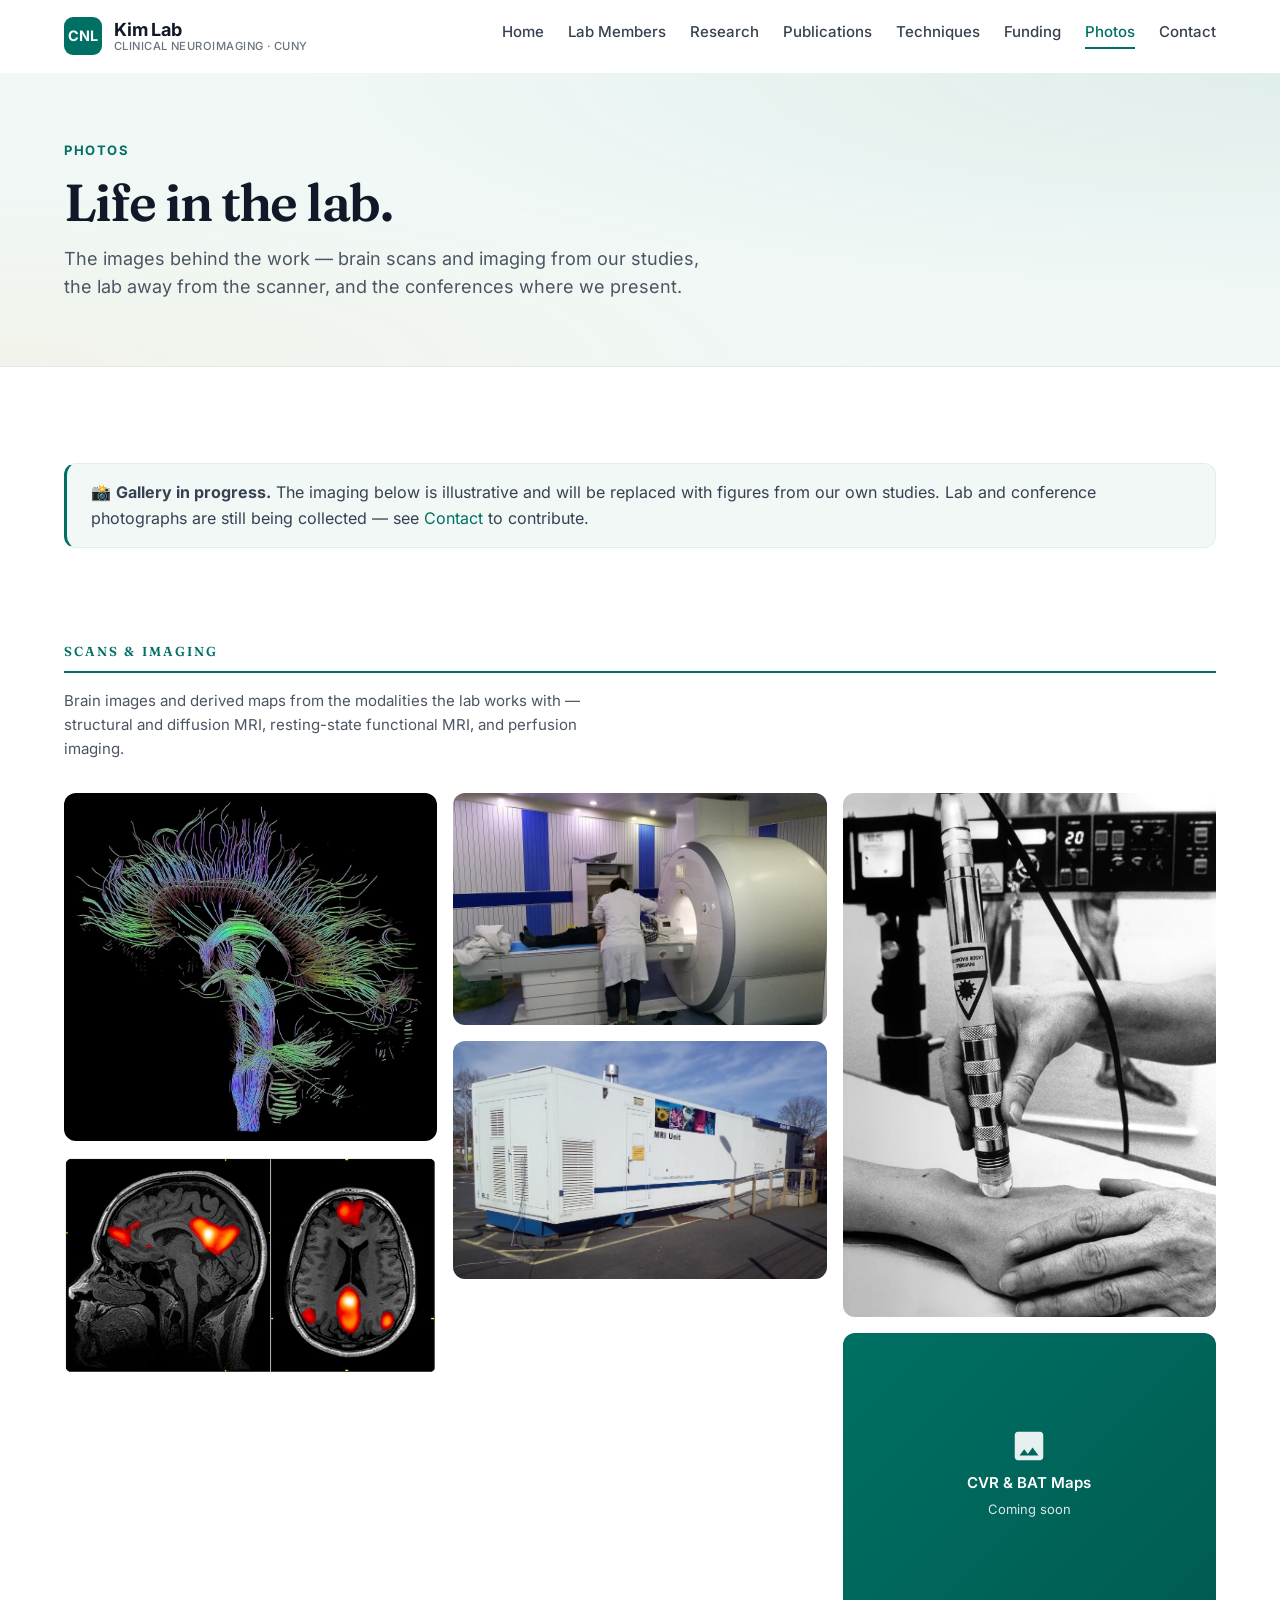
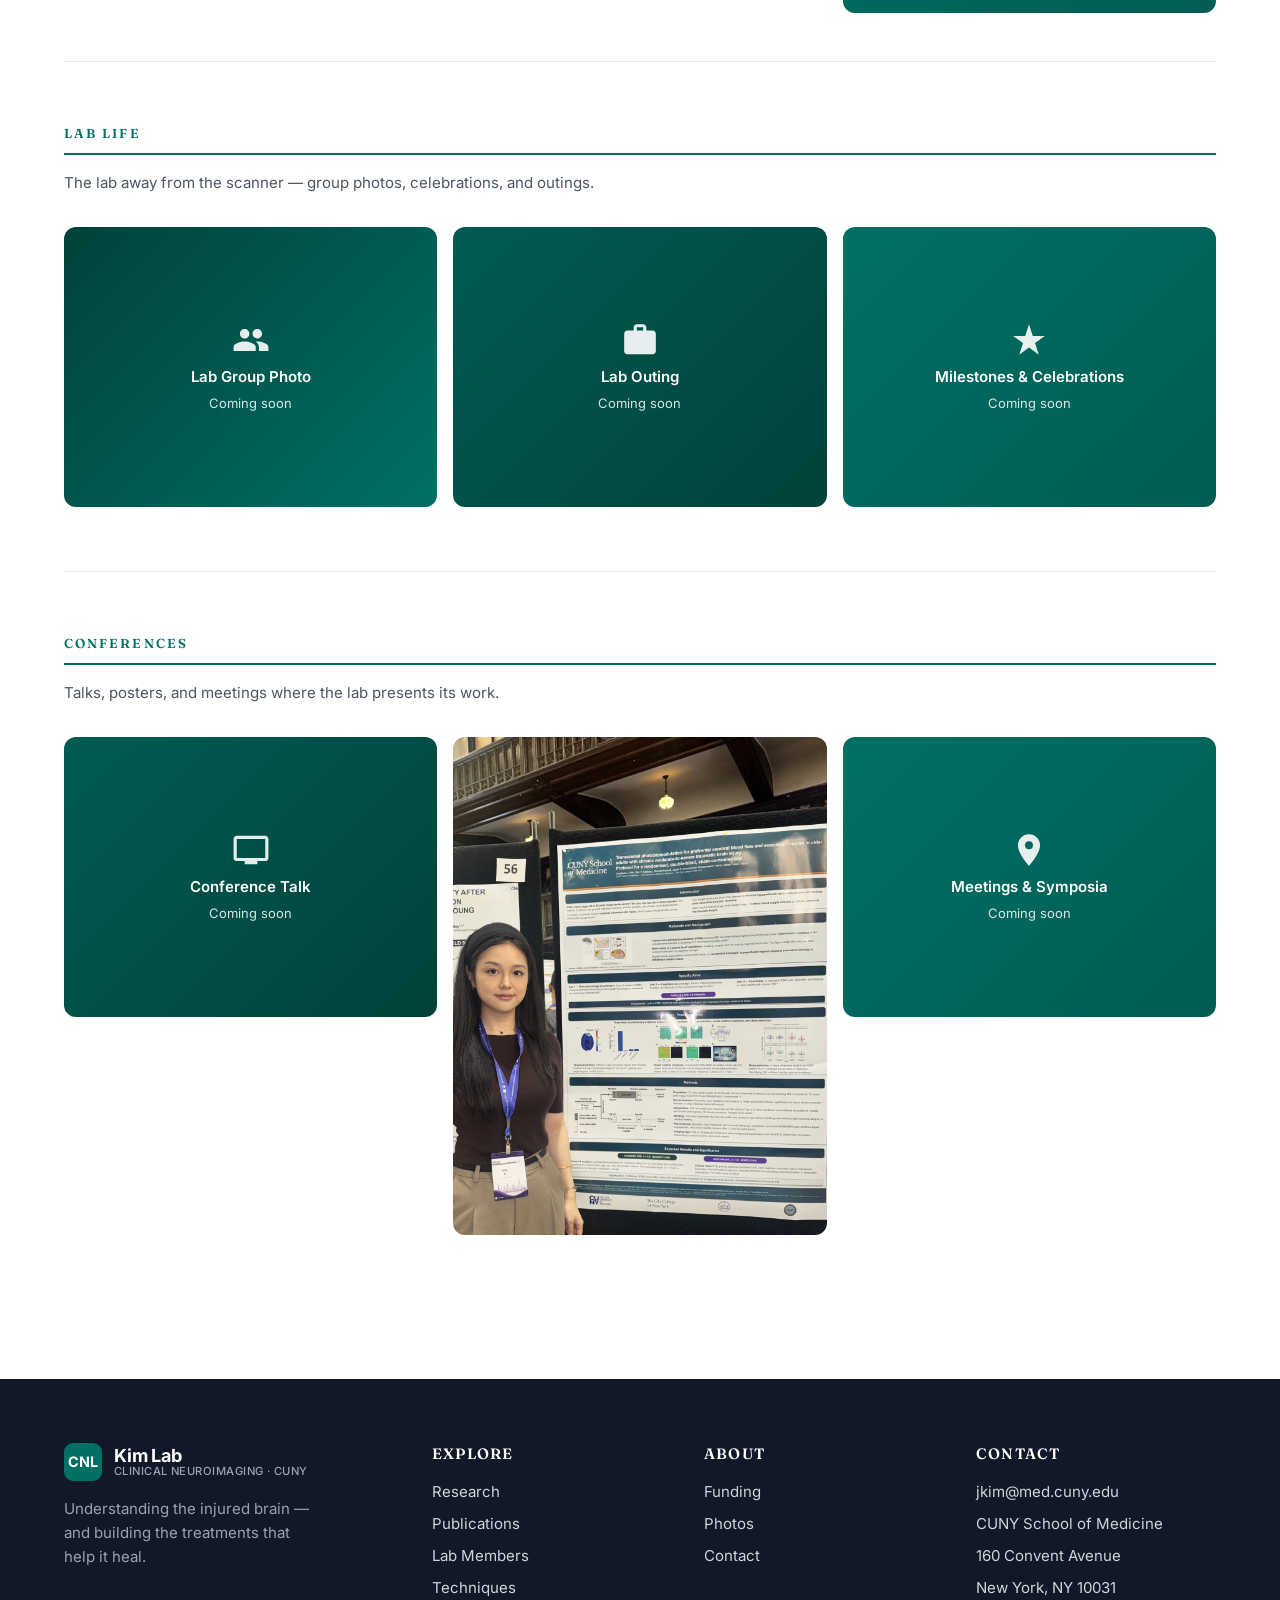
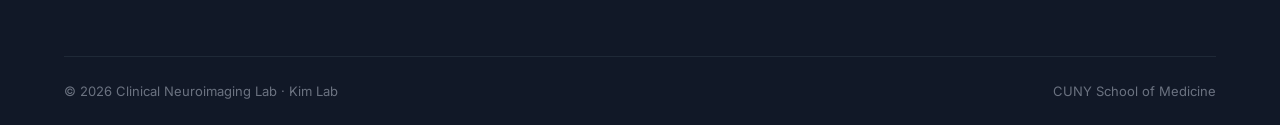
==== commit bf563c59: "Add NYC Neuromodulation 2026 poster photo to the gallery First real lab photograph in the Conference" ====
--- a/photos.html
+++ b/photos.html
@@ -161,10 +161,9 @@
               <small>Coming soon</small>
             </div>
 
-            <div class="photo-item placeholder-photo placeholder-photo--b">
-              <svg viewBox="0 0 24 24" xmlns="http://www.w3.org/2000/svg" fill="white" aria-hidden="true"><path d="M19 3H5c-1.1 0-2 .9-2 2v14c0 1.1.9 2 2 2h14c1.1 0 2-.9 2-2V5c0-1.1-.9-2-2-2zM9 17H7v-7h2v7zm4 0h-2V7h2v10zm4 0h-2v-4h2v4z"/></svg>
-              <div>Poster Presentation</div>
-              <small>Coming soon</small>
+            <div class="photo-item">
+              <picture><source type="image/webp" srcset="images/photos/nyc-neuromodulation-2026.webp" /><img src="images/photos/nyc-neuromodulation-2026.jpg" alt="Yifei Li beside her poster on the lab's transcranial photobiomodulation trial protocol at the NYC Neuromodulation 2026 conference" loading="lazy" width="1200" height="1600" /></picture>
+              <div class="photo-caption">NYC Neuromodulation 2026 · tPBM Trial Protocol Poster</div>
             </div>
 
             <div class="photo-item placeholder-photo placeholder-photo--a">
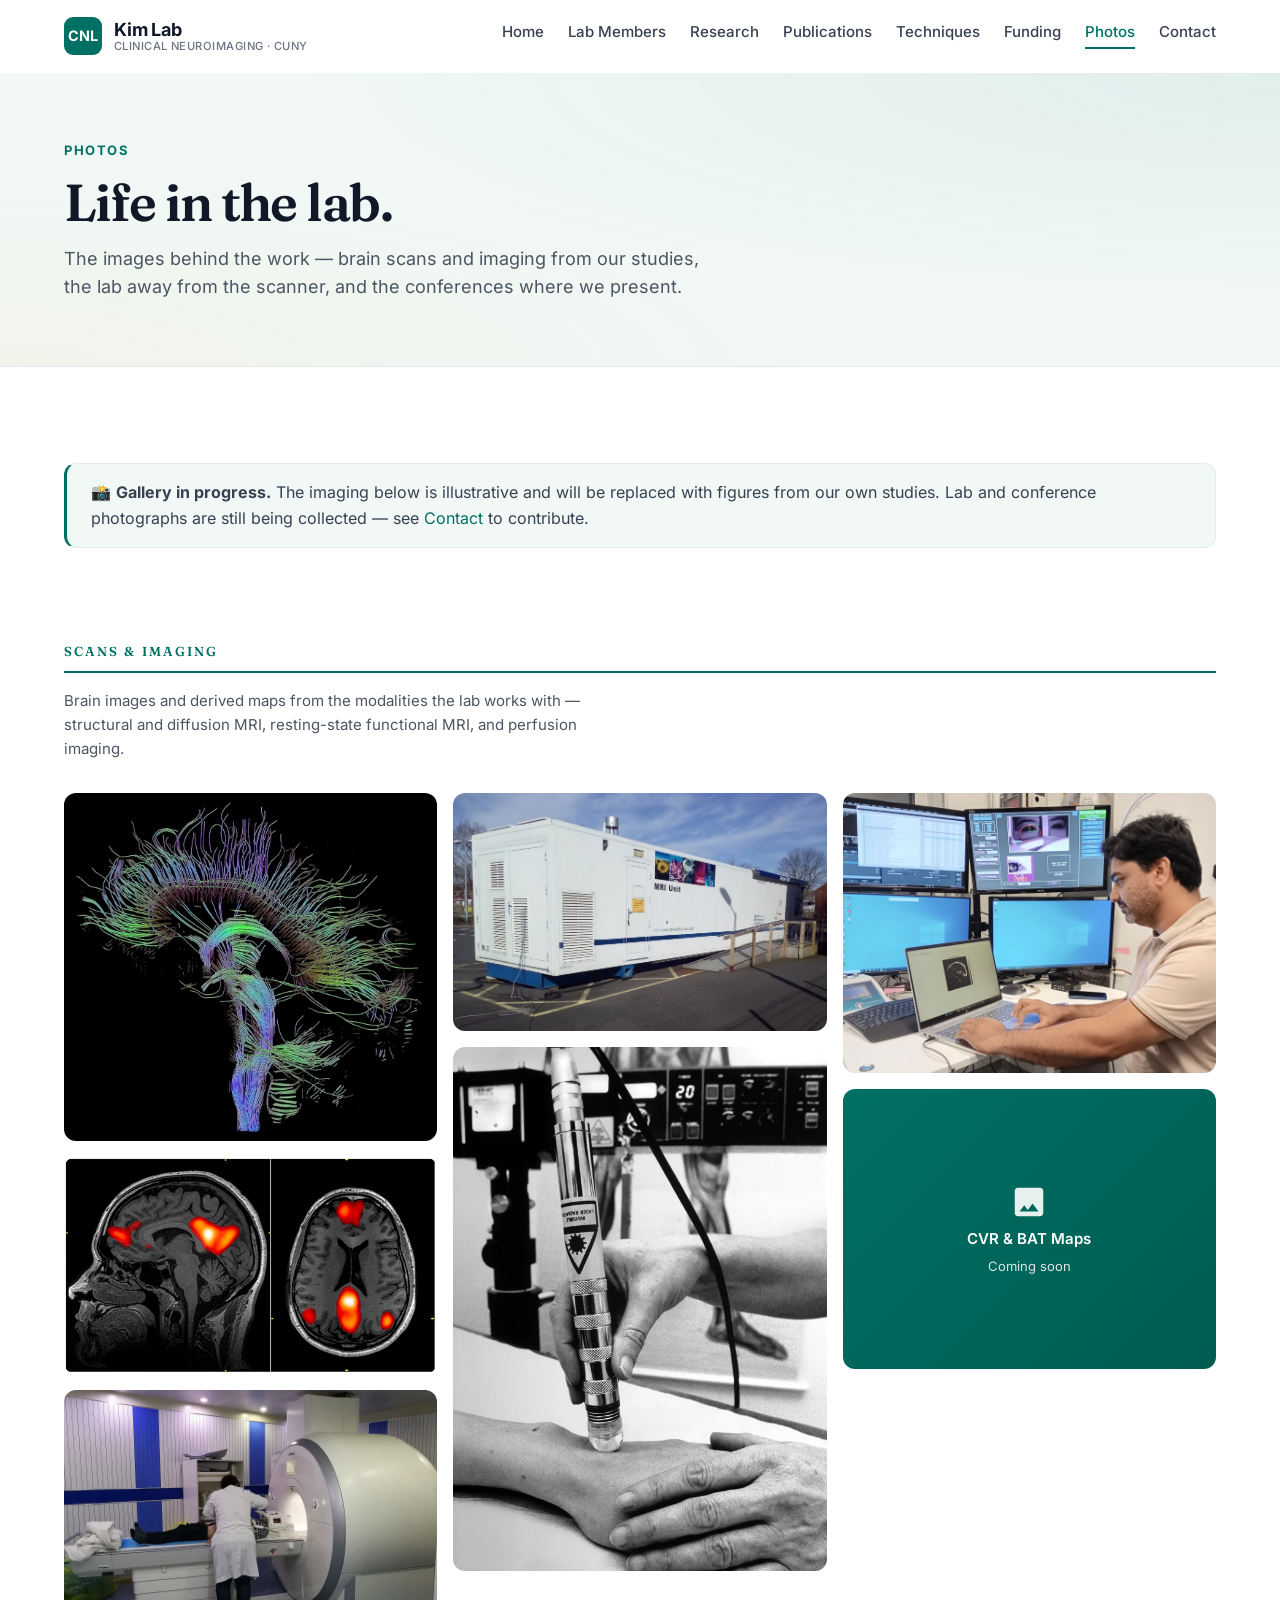
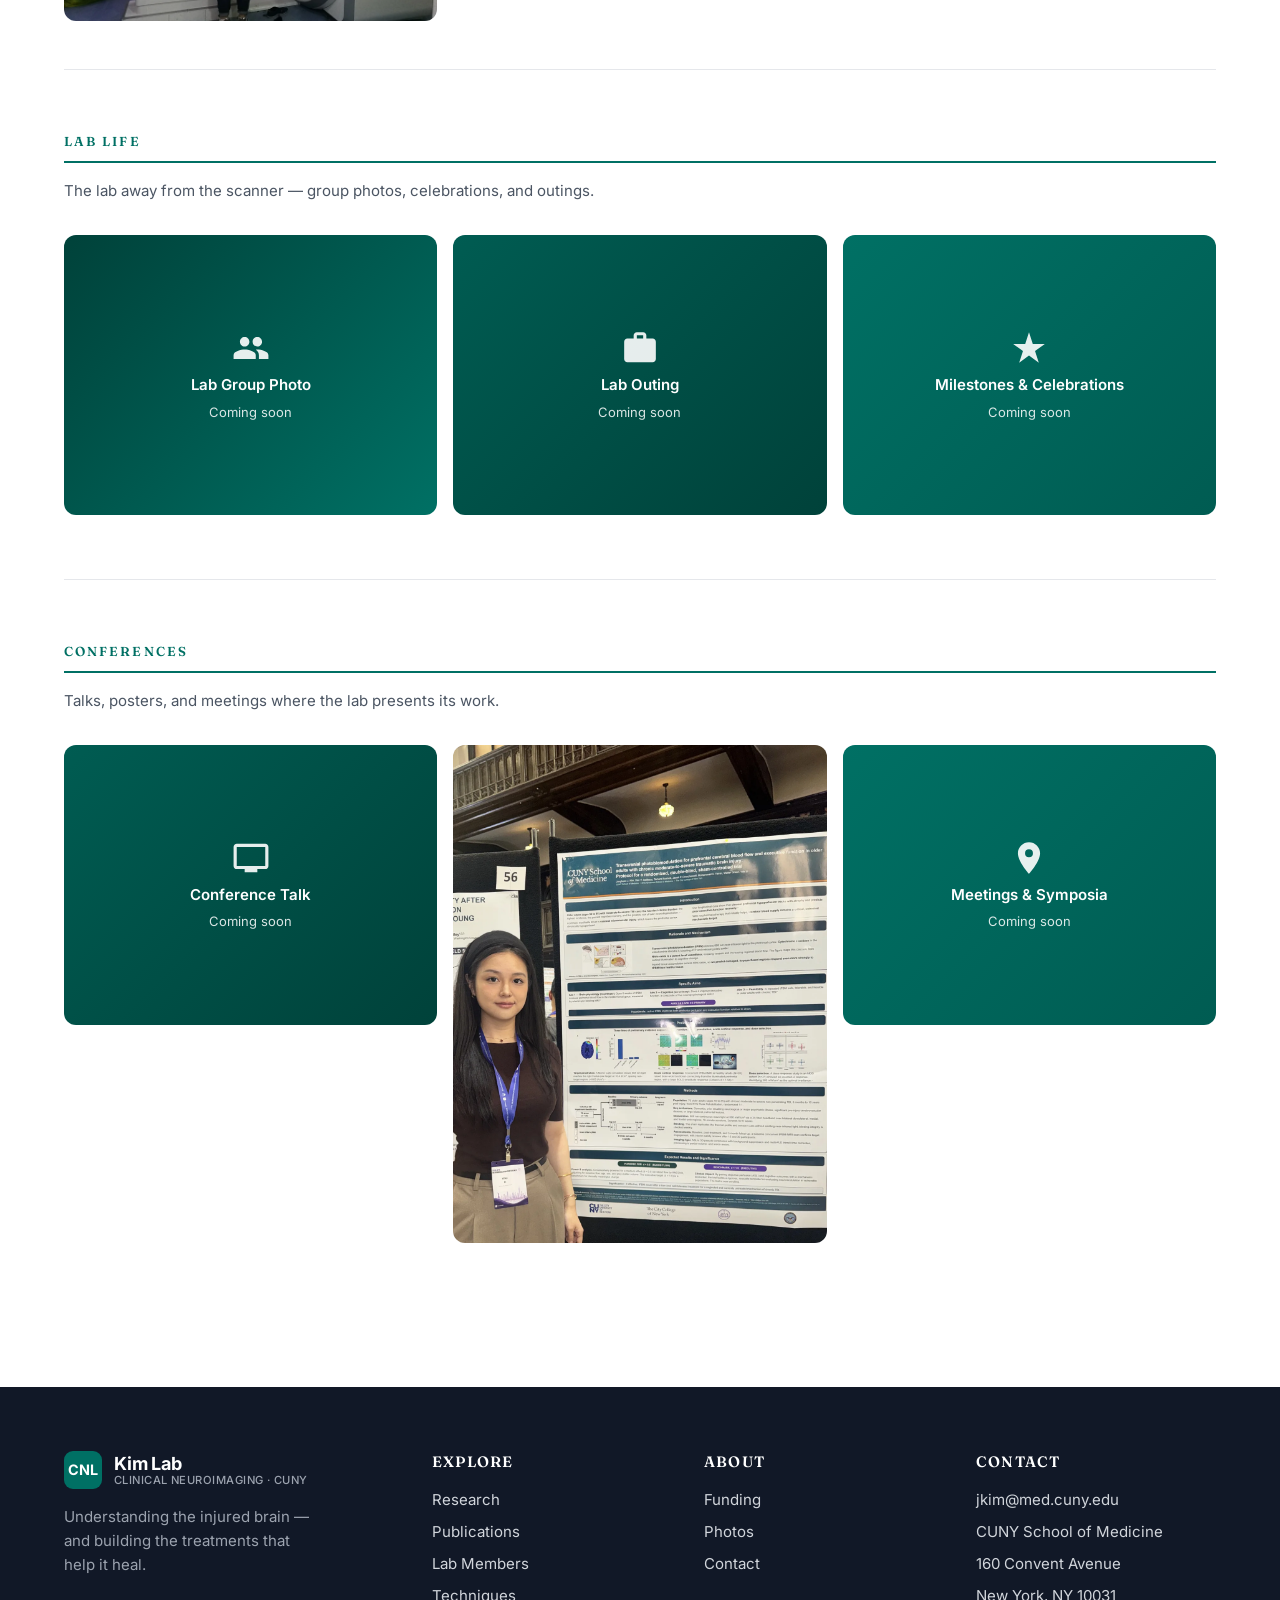
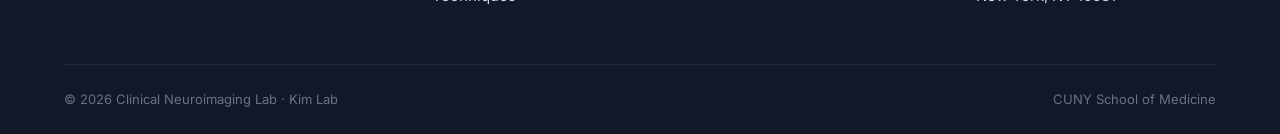
==== commit 18762816: "Add first pilot scan photo to the gallery Added to Scans & Imaging. Caption and alt text deliberatel" ====
--- a/photos.html
+++ b/photos.html
@@ -111,6 +111,11 @@
               <div class="photo-caption">Transcranial Photobiomodulation Session</div>
             </div>
 
+            <div class="photo-item">
+              <picture><source type="image/webp" srcset="images/photos/pilot-scan-2026.webp" /><img src="images/photos/pilot-scan-2026.jpg" alt="A researcher at the MRI console during the lab's first pilot scan, with eye-tracking video and a region-of-interest drawing visible on the monitors" loading="lazy" width="1600" height="1200" /></picture>
+              <div class="photo-caption">First Pilot Scan · At the Scanner Console</div>
+            </div>
+
             <div class="photo-item placeholder-photo placeholder-photo--a">
               <svg viewBox="0 0 24 24" xmlns="http://www.w3.org/2000/svg" fill="white" aria-hidden="true"><path d="M19 3H5c-1.11 0-2 .9-2 2v14c0 1.1.89 2 2 2h14c1.11 0 2-.9 2-2V5c0-1.1-.89-2-2-2zm-1 15H6l3-4 2.25 3 3-4L18 18z"/></svg>
               <div>CVR &amp; BAT Maps</div>
--- a/css/style.css
+++ b/css/style.css
@@ -1011,7 +1011,9 @@
 .member-card.featured {
   grid-column: span 2;
   display: grid;
-  grid-template-columns: 280px 1fr;
+  /* Sized to the 140px avatar plus even breathing room, not to the old
+     full-bleed photograph the column used to hold. */
+  grid-template-columns: 188px 1fr;
 }
 
 @media (max-width: 720px) {
@@ -1027,11 +1029,28 @@
   border-color: transparent;
 }
 
+/* Headshots are circular avatars rather than full-bleed rectangles. The four
+   photographs were taken in four different places — a lab, a studio on black,
+   outdoors under foliage, and against a grey wall — and a rectangle puts those
+   backgrounds edge to edge where the mismatch is obvious. A circle crops the
+   corners, where most of the background lives, and the ring gives every card the
+   same outline regardless of what is behind the person. The source files are
+   also cropped to a matching head-to-frame ratio so nobody appears further from
+   the camera than anyone else. */
 .member-photo {
-  aspect-ratio: 1;
+  width: 140px;
+  height: 140px;
+  flex: none;
+  align-self: center;
+  margin: var(--sp-6) auto var(--sp-2);
+  border-radius: 50%;
   overflow: hidden;
   position: relative;
   background: var(--teal-tint);
+  /* White band, then a teal rim: the white separates the photograph from the
+     ring so a dark background does not bleed into it. */
+  border: 4px solid var(--white);
+  box-shadow: 0 0 0 2px var(--teal), var(--shadow);
 }
 
 .member-photo img {
@@ -1042,7 +1061,7 @@
 }
 
 .member-card:hover .member-photo img {
-  transform: scale(1.04);
+  transform: scale(1.06);
 }
 
 .member-photo.placeholder {
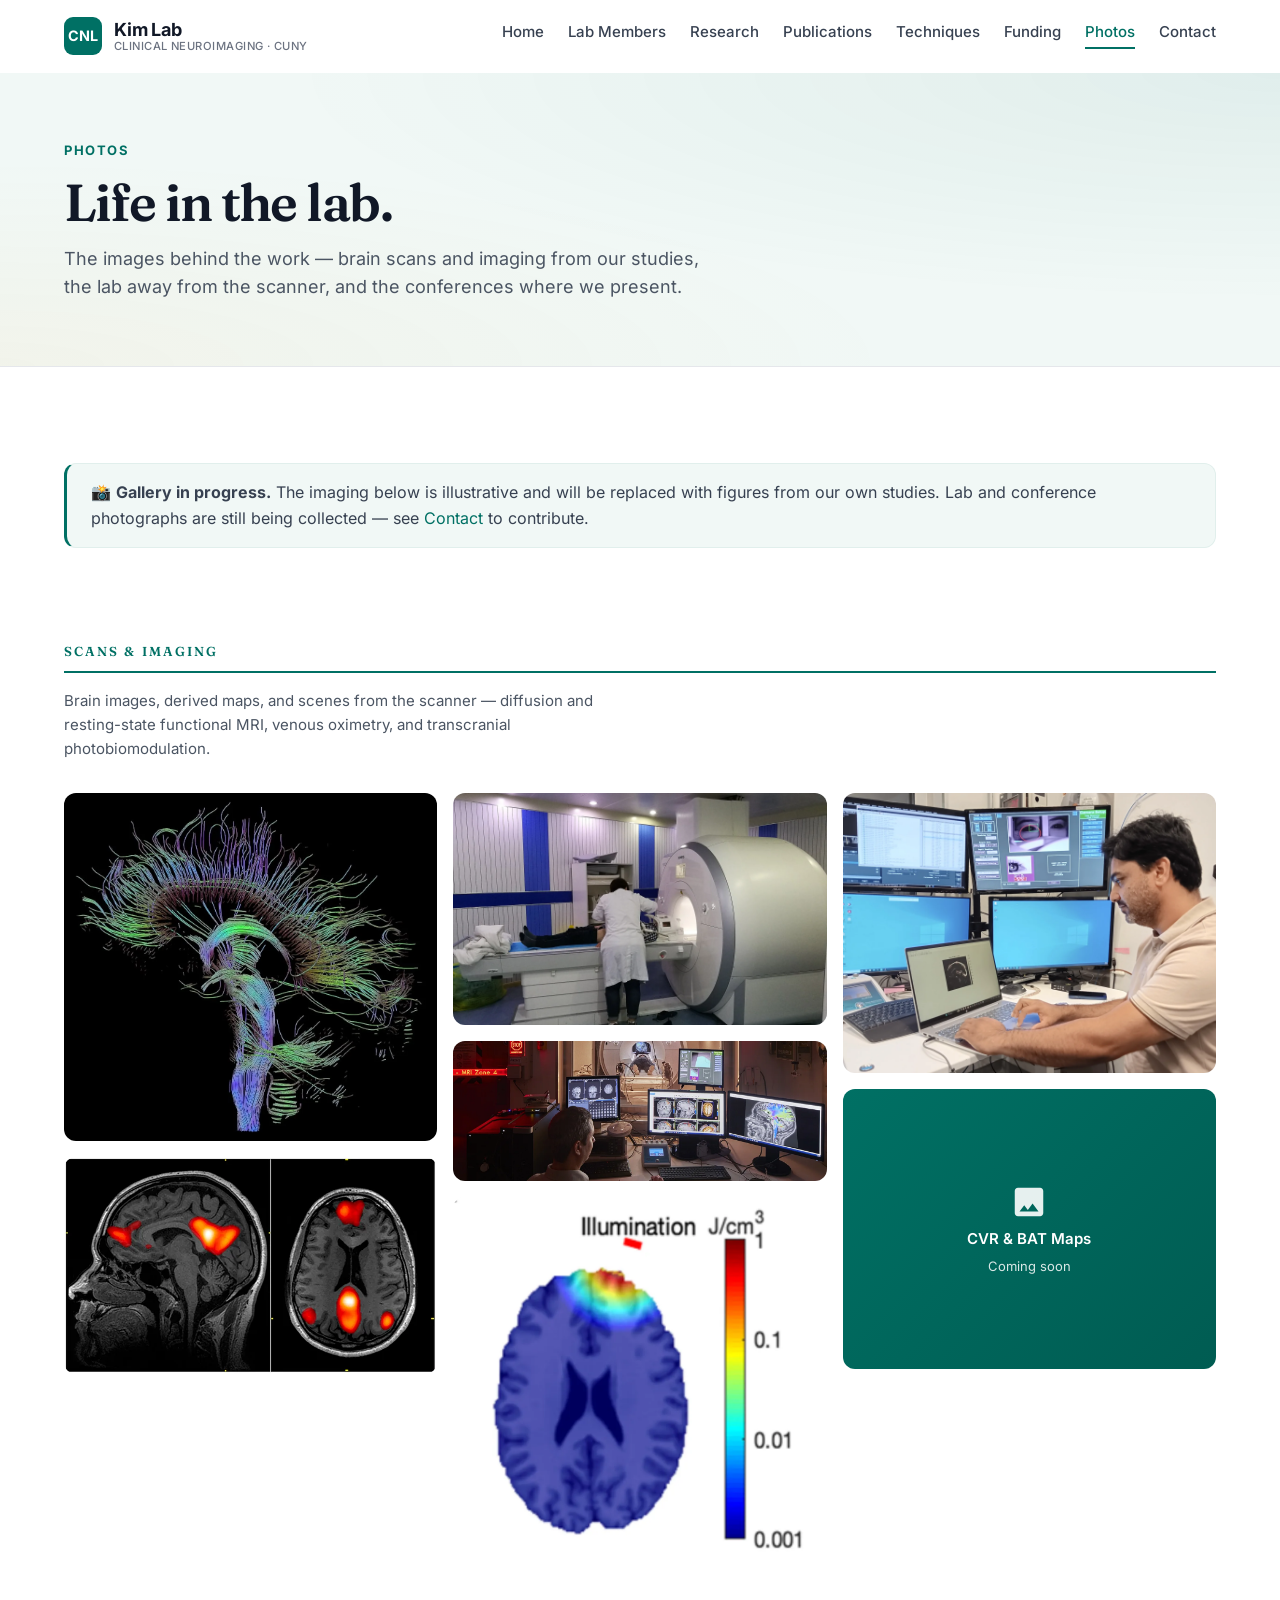
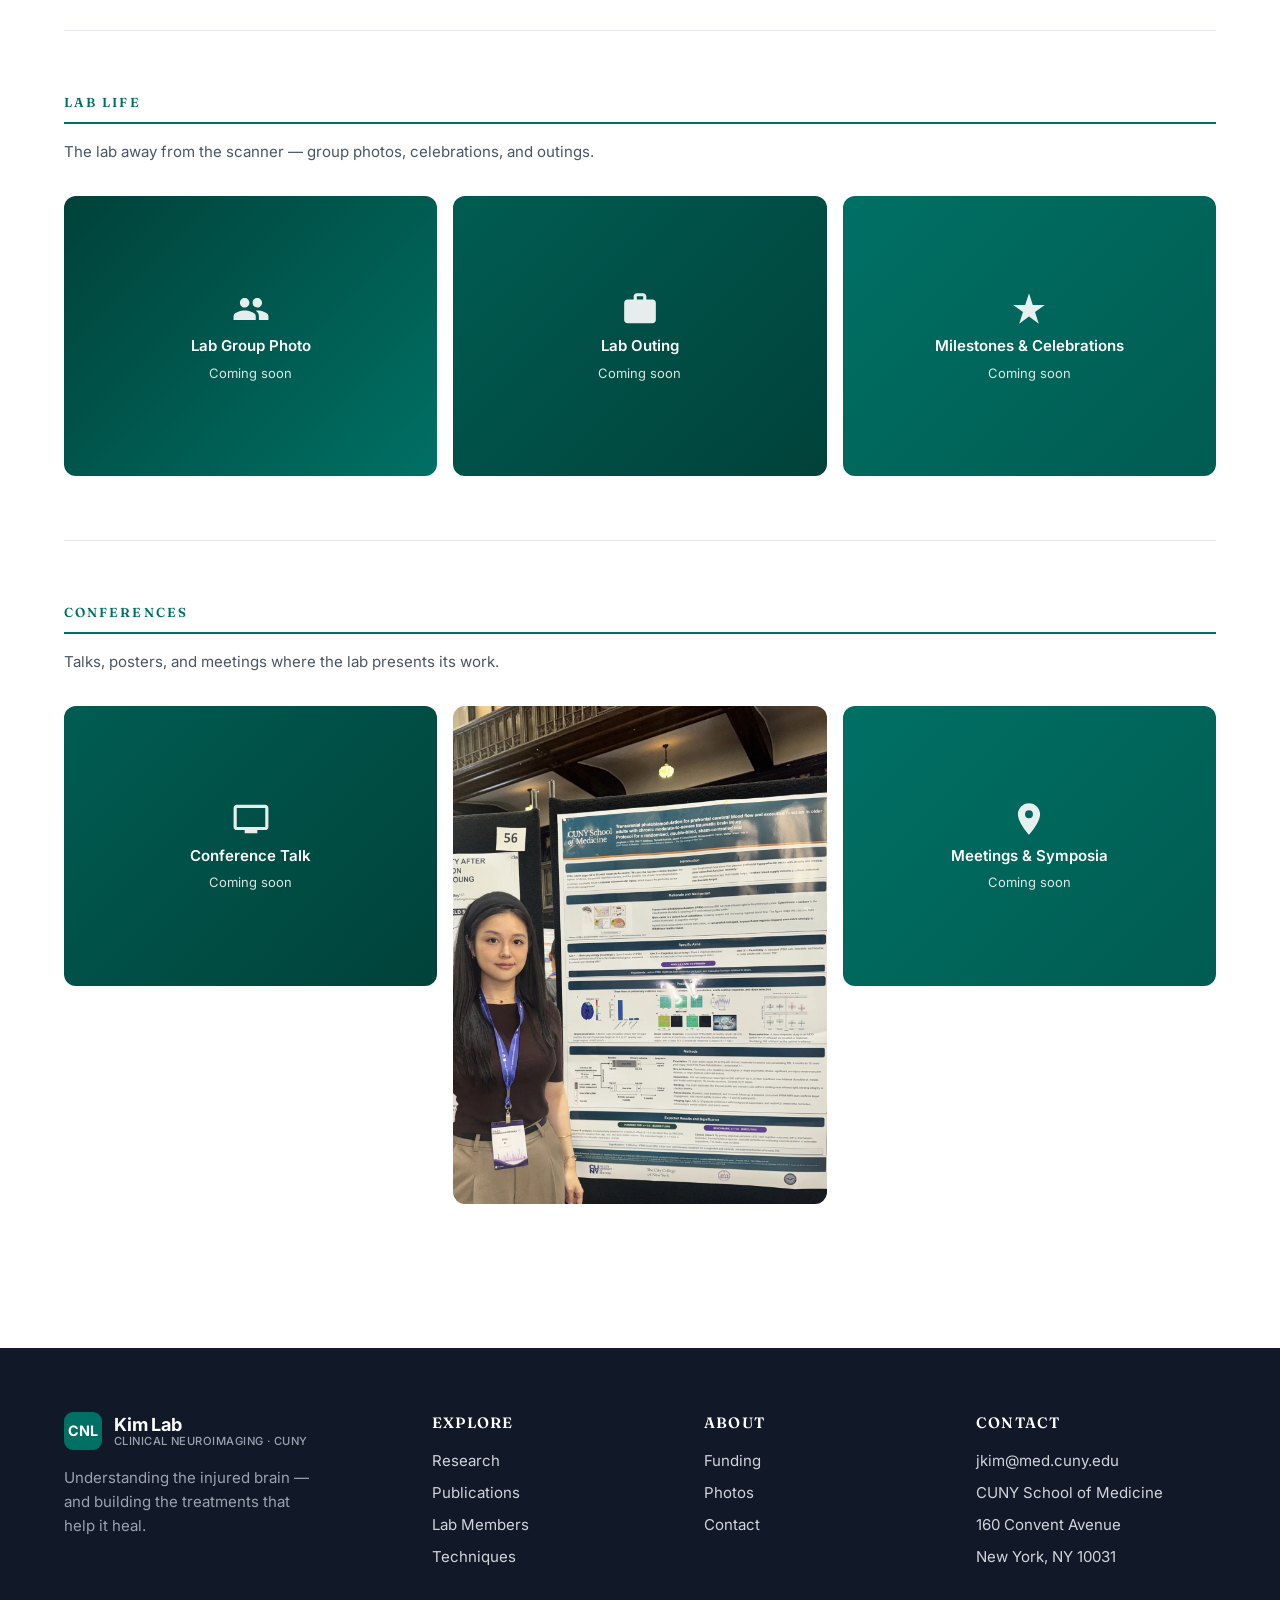
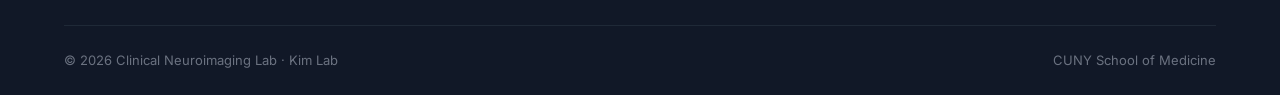
==== commit 8ef67334: "Correct the tPBM imagery, add the ASRC facility photo, drop stale content Imagery accuracy: - The tP" ====
--- a/photos.html
+++ b/photos.html
@@ -83,7 +83,7 @@
              ============================================ -->
         <div class="gallery-section">
           <h2 class="technique-category-head">Scans &amp; Imaging</h2>
-          <p class="gallery-section-intro">Brain images and derived maps from the modalities the lab works with — structural and diffusion MRI, resting-state functional MRI, and perfusion imaging.</p>
+          <p class="gallery-section-intro">Brain images, derived maps, and scenes from the scanner — diffusion and resting-state functional MRI, venous oximetry, and transcranial photobiomodulation.</p>
 
           <div class="photo-grid">
             <div class="photo-item">
@@ -102,18 +102,18 @@
             </div>
 
             <div class="photo-item">
-              <picture><source type="image/webp" srcset="images/photos/mri-mobile.webp" /><img src="images/photos/mri-mobile.jpg" alt="A mobile MRI unit parked at a health center" loading="lazy" width="1600" height="1019" /></picture>
-              <div class="photo-caption">Mobile MRI Unit</div>
-            </div>
-
-            <div class="photo-item">
-              <picture><source type="image/webp" srcset="images/photos/tpbm-clinical.webp" /><img src="images/photos/tpbm-clinical.jpg" alt="A transcranial photobiomodulation therapy session in progress" loading="lazy" width="633" height="888" /></picture>
-              <div class="photo-caption">Transcranial Photobiomodulation Session</div>
-            </div>
-
-            <div class="photo-item">
-              <picture><source type="image/webp" srcset="images/photos/pilot-scan-2026.webp" /><img src="images/photos/pilot-scan-2026.jpg" alt="A researcher at the MRI console during the lab's first pilot scan, with eye-tracking video and a region-of-interest drawing visible on the monitors" loading="lazy" width="1600" height="1200" /></picture>
-              <div class="photo-caption">First Pilot Scan · At the Scanner Console</div>
+              <picture><source type="image/webp" srcset="images/photos/asrc-mri-facility.webp" /><img src="images/photos/asrc-mri-facility.jpg" alt="The MRI control room at the CUNY Advanced Science Research Center, showing the Siemens 3 Tesla Prisma scanner through the window and brain images on the console monitors" loading="lazy" width="1280" height="480" /></picture>
+              <div class="photo-caption">CUNY ASRC MRI Facility · Siemens 3T Prisma</div>
+            </div>
+
+            <div class="photo-item">
+              <picture><source type="image/webp" srcset="images/photos/tpbm-dose-map.webp" /><img src="images/photos/tpbm-dose-map.png" alt="Monte Carlo simulation of 808 nm near-infrared light absorption in an axial brain slice, showing dose concentrated in prefrontal cortex beneath the illumination site" loading="lazy" width="920" height="950" /></picture>
+              <div class="photo-caption">tPBM Dose Map · Light Delivered to Prefrontal Cortex</div>
+            </div>
+
+            <div class="photo-item">
+              <picture><source type="image/webp" srcset="images/photos/pilot-scan-2026.webp" /><img src="images/photos/pilot-scan-2026.jpg" alt="A researcher at the MRI console during a scan session for the lab's transcranial photobiomodulation project, with eye-tracking video and a vessel region-of-interest visible on the monitors" loading="lazy" width="1600" height="1200" /></picture>
+              <div class="photo-caption">tPBM Project · TRUPC Venous Oximetry</div>
             </div>
 
             <div class="photo-item placeholder-photo placeholder-photo--a">
